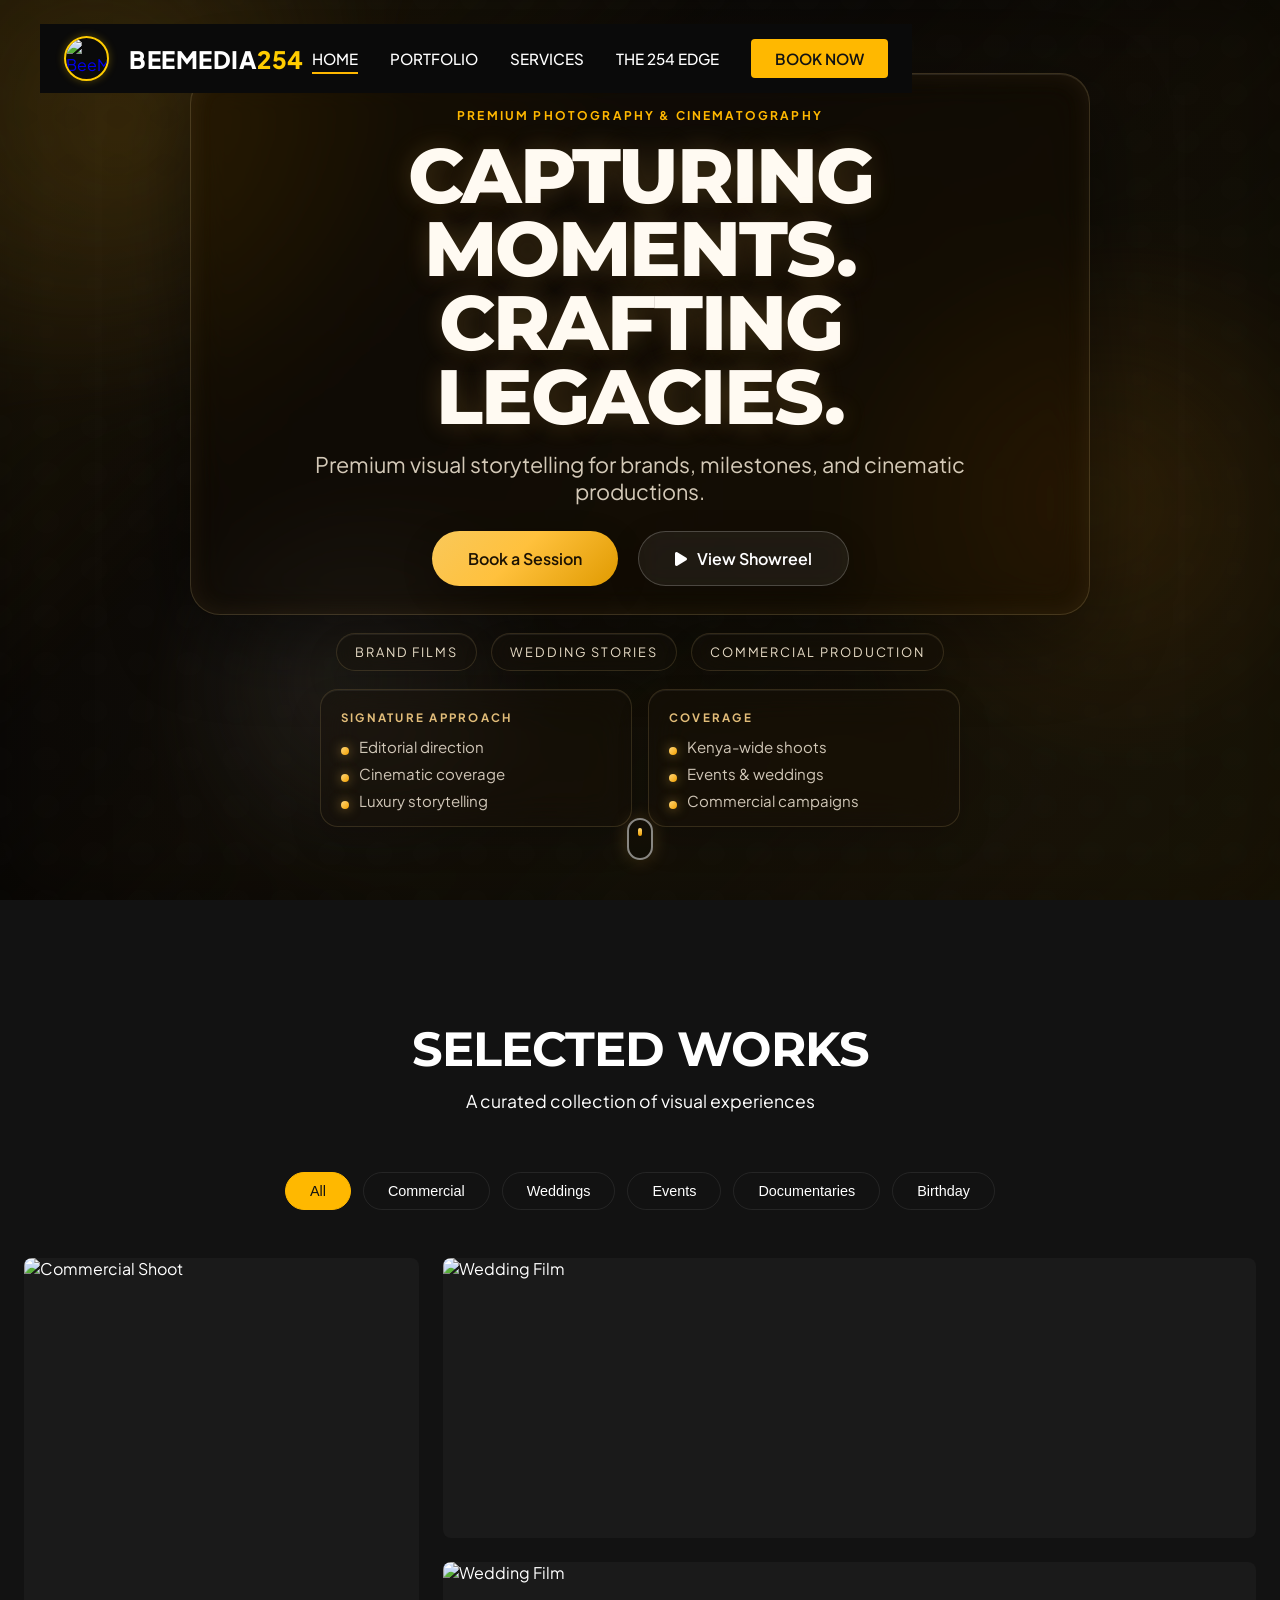
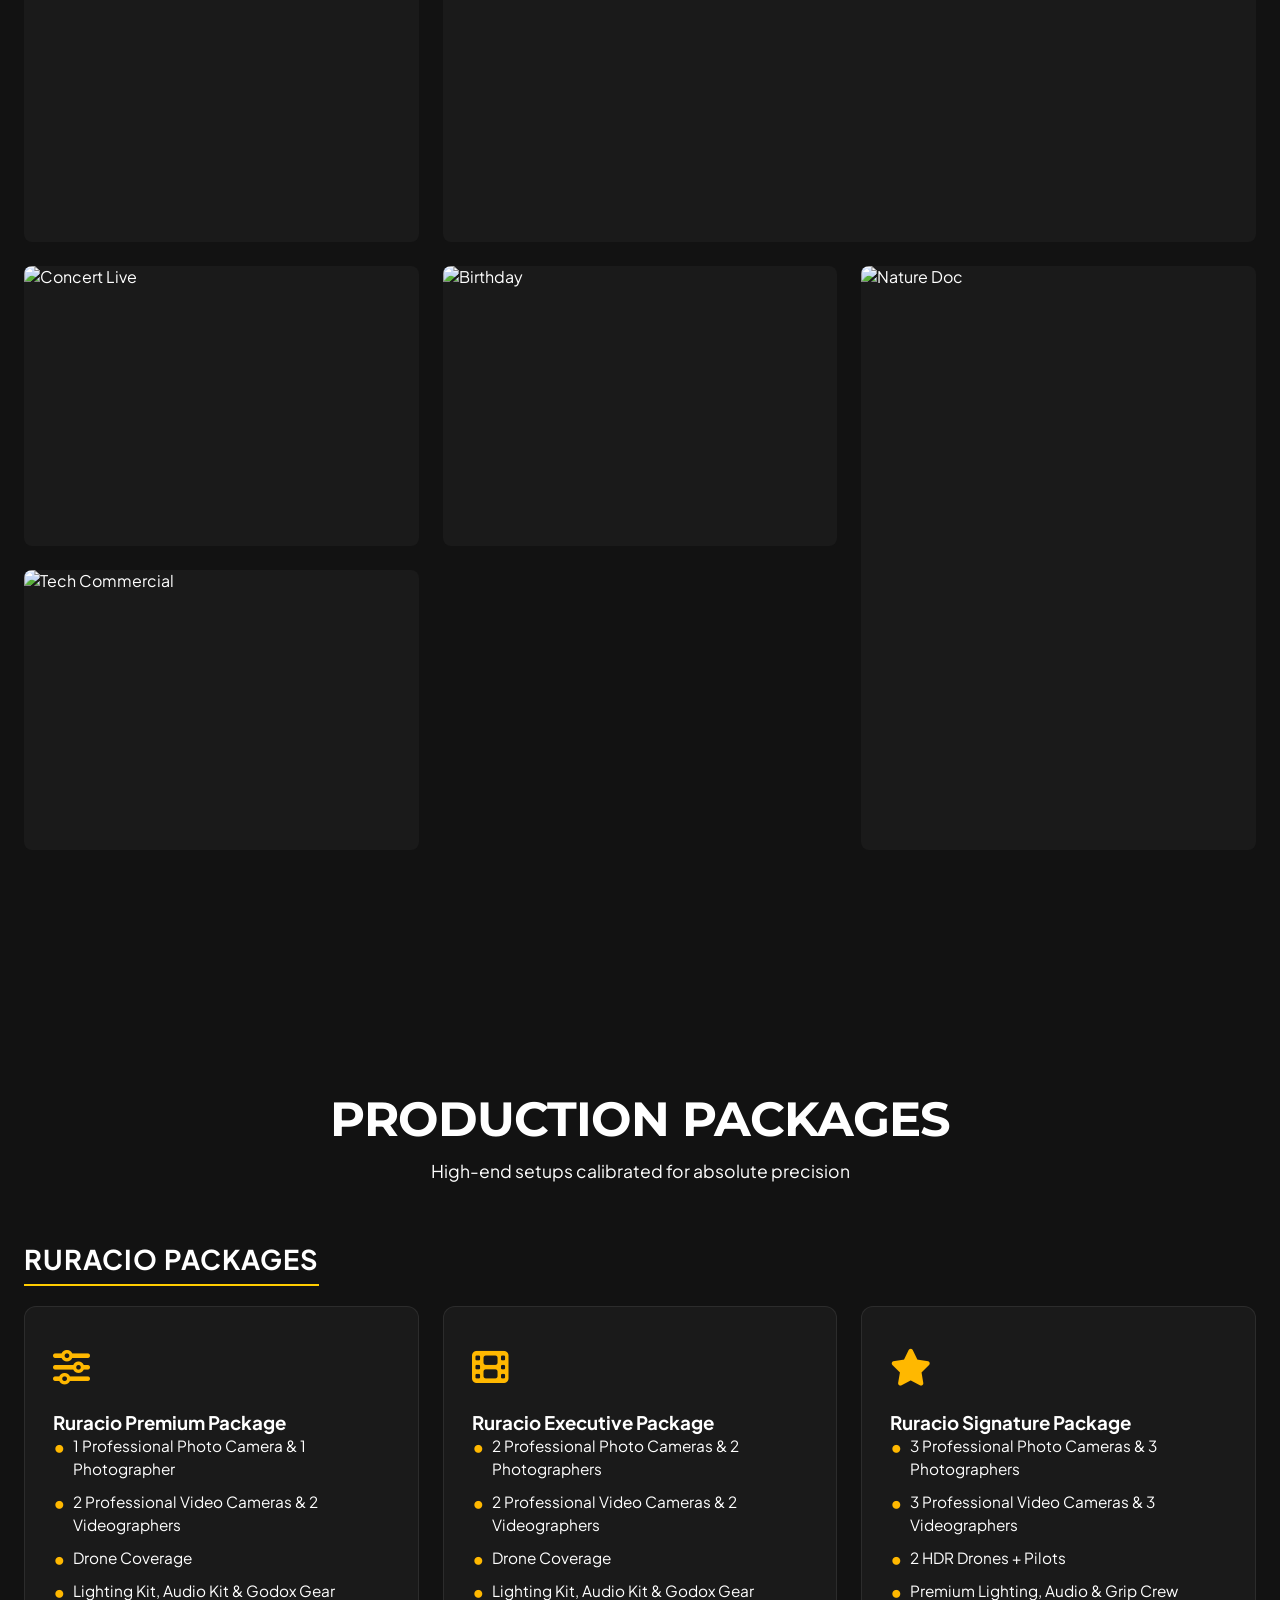
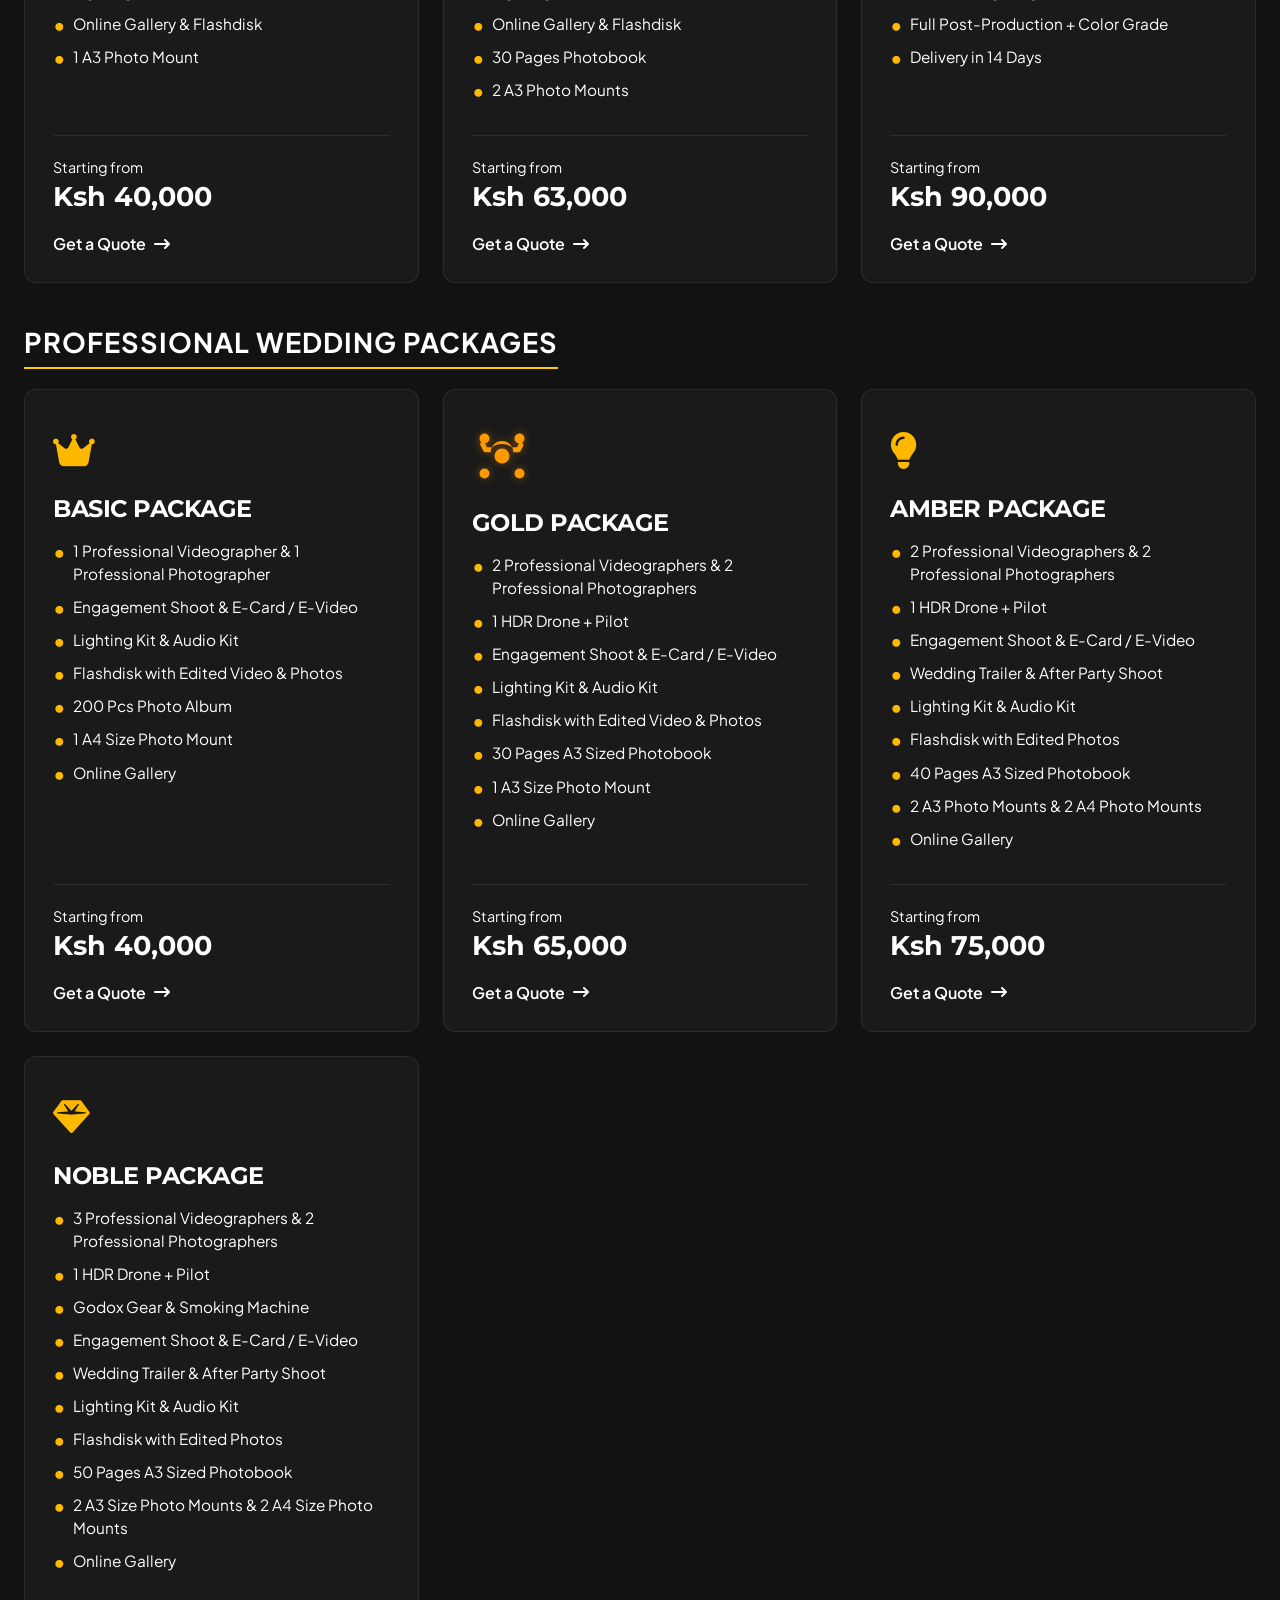
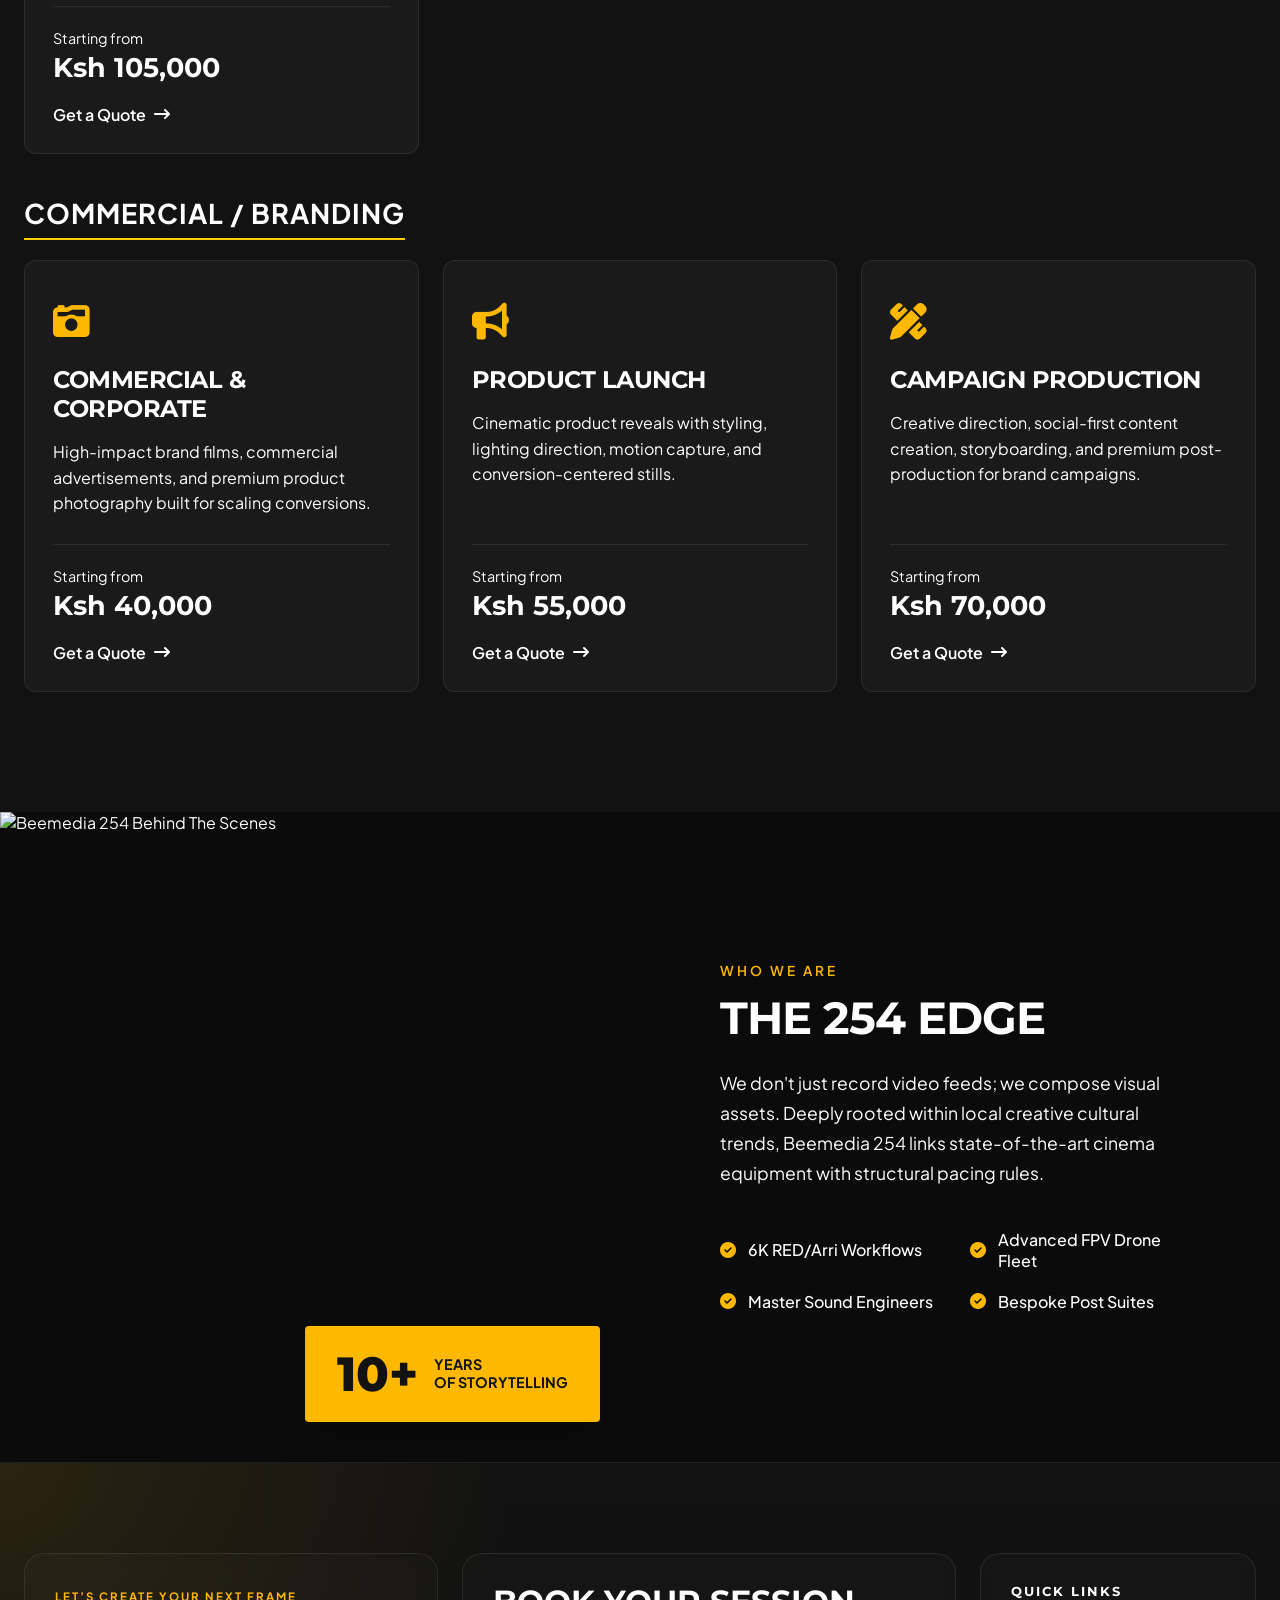
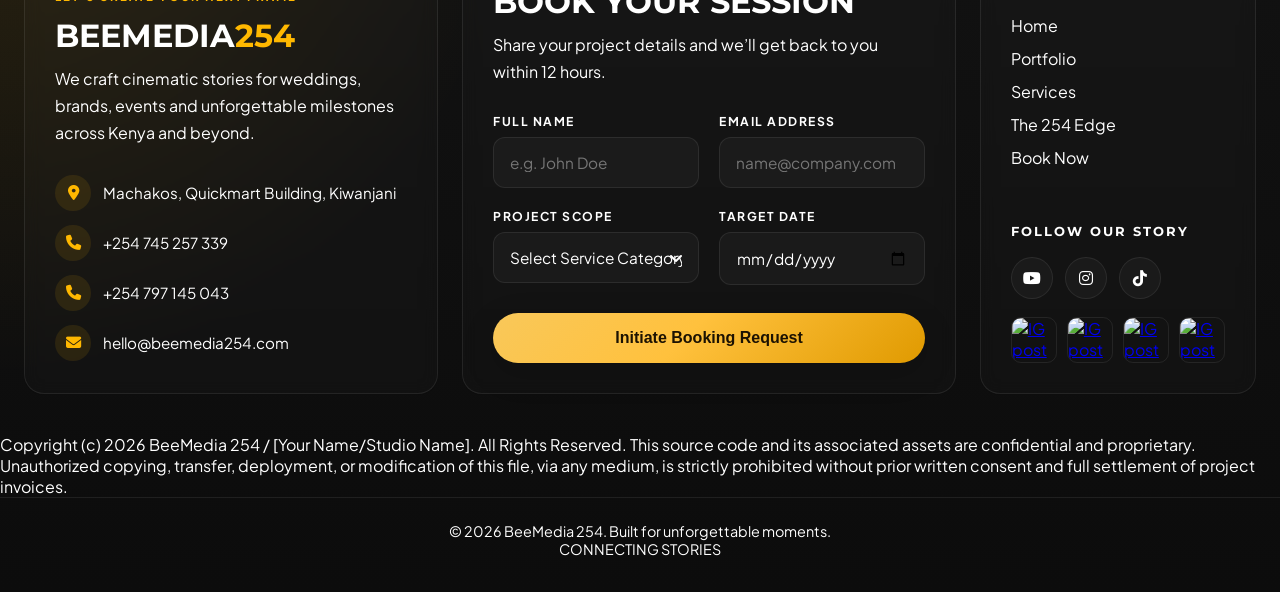
==== index.html @ f355ae07 "Rename Index.html to index.html" ====
<!DOCTYPE html>
<html lang="en">
  <!-- Copyright (c) 2026 BeeMedia 254. All Rights Reserved. Proprietary & Confidential. --> 
<head>
  <meta charset="UTF-8">
  <meta name="viewport" content="width=device-width, initial-scale=1.0">
  <title>Beemedia 254 | Premium Photography & Videography Production</title>
  <link rel="stylesheet" href="Style.css">
  <!-- Typography -->
  <link rel="preconnect" href="https://fonts.googleapis.com">
  <link rel="preconnect" href="https://fonts.gstatic.com" crossorigin>
  <link href="https://fonts.googleapis.com/css2?family=Montserrat:wght@700;800&family=Plus+Jakarta+Sans:wght@400;500;600&display=swap" rel="stylesheet">
  <!-- FontAwesome for Icons -->
  <link rel="stylesheet" href="https://cdnjs.cloudflare.com/ajax/libs/font-awesome/6.4.0/css/all.min.css">
</head>
<body>
  <!-- Sticky Navigation -->
  <header class="main-header">
    <div class="header-container"> 
      <nav class="navbar">
  <a href="#" class="nav-brand">
    <!-- Rounded Logo -->
    <img src="Screenshot_20260826_160725_WhatsAppBusiness.jpg" alt="BeeMedia Logo" class="nav-logo rounded-logo">
    
    <!-- Text Block with Background Watermark -->
    <span class="brand-text-wrapper">
      <img src="Screenshot_20260826_160725_WhatsAppBusiness.jpg" alt="" class="bg-watermark">
      <span class="brand-text">BeeMedia<span class="brand-highlight">254</span></span>
    </span>
  </a>
  
  <!-- Navigation Links -->
  <nav class="nav-menu">
<a href="#" class="nav-link active">HOME</a> 
<a href="#portfolio" class="nav-link">PORTFOLIO</a>
<a href="#services" class="nav-link">SERVICES</a>
<a href="#about" class="nav-link">THE 254 EDGE</a>
<a href="#contact" class="cta-nav">BOOK NOW</a>
  </nav>
      <button class="mobile-toggle" aria-label="Toggle navigation">
        <i class="fa-solid fa-bars-staggered"></i>
      </button>
    </div>
  </header>

  <main>
    <!-- Hero Section -->
    <section class="hero-section">
      <div class="video-background">
        <video autoplay muted loop playsinline poster="https://images.unsplash.com/photo-1492691527719-9d1e07e534b4?auto=format&fit=crop&q=80&w=1920">
          <source src="https://assets.mixkit.co/videos/preview/mixkit-bride-and-groom-walking-in-a-field-41555-large.mp4" type="video/mp4">
        </video>
        <div class="video-overlay"></div>
      </div>
      <div class="hero-content">
        <div class="hero-panel glass-panel">
          <p class="eyebrow">Premium Photography & Cinematography</p>
          <h1 class="hero-headline">Capturing Moments.<br>Crafting Legacies.</h1>
          <p class="hero-subline">Premium visual storytelling for brands, milestones, and cinematic productions.</p>
          <div class="hero-actions">
            <a href="#contact" class="btn btn-primary magnetic-target">Book a Session</a>
            <a href="#portfolio" class="btn btn-outline magnetic-target"><i class="fa-solid fa-play"></i> View Showreel</a>
          </div>
        </div>

        <div class="hero-meta-row">
          <div class="glass-pill">Brand Films</div>
          <div class="glass-pill">Wedding Stories</div>
          <div class="glass-pill">Commercial Production</div>
        </div>

        <div class="hero-support-grid">
          <div class="glass-card">
            <span class="card-label">Signature approach</span>
            <ul>
              <li>Editorial direction</li>
              <li>Cinematic coverage</li>
              <li>Luxury storytelling</li>
            </ul>
          </div>
          <div class="glass-card">
            <span class="card-label">Coverage</span>
            <ul>
              <li>Kenya-wide shoots</li>
              <li>Events & weddings</li>
              <li>Commercial campaigns</li>
            </ul>
          </div>
        </div>
      </div>
      <div class="scroll-indicator">
        <span class="mouse"><span class="wheel"></span></span>
      </div>
    </section>

    <!-- Portfolio Grid Section -->
    <section id="portfolio" class="section portfolio-section">
      <div class="container">
        <div class="section-header">
          <h2 class="section-title">Selected Works</h2>
          <p class="section-subtitle">A curated collection of visual experiences</p>
        </div>

        <!-- Category Filtering -->
        <div class="filter-tabs">
          <button class="filter-btn active" data-filter="all">All</button>
          <button class="filter-btn" data-filter="commercial">Commercial</button>
          <button class="filter-btn" data-filter="weddings">Weddings</button>
          <button class="filter-btn" data-filter="events">Events</button>
          <button class="filter-btn" data-filter="documentaries">Documentaries</button>
          <button class="filter-btn" data-filter="birthday">Birthday</button>
        </div>

        <!-- Asymmetrical Masonry Grid -->
        <div class="portfolio-grid"> 
          <!-- Item 1: Commercial -->
          <div class="grid-item tall" data-category="commercial">
            <div class="media-container">
              <img src="https://images.unsplash.com/photo-1492691527719-9d1e07e534b4?auto=format&fit=crop&q=80&w=800" alt="Commercial Shoot" class="static-thumb">
              <video muted loop playsinline class="hovervideo">
                <source src="https://assets.mixkit.co/videos/preview/mixkit-recording-studio-equipment-close-up-42247-large.mp4" type="video/mp4">
              </video>
              <div class="item-overlay">
                <div class="item-meta">
                  <span class="item-tag">Commercial</span>
                  <h3 class="item-name">Nike Sportswear Campaign</h3>
                </div>
              </div>
            </div>
          </div>

          <!-- Item 2: Weddings -->
           
          <div class="grid-item wide" data-category="weddings">
            <div class="media-container">
              <img src="mbole practical 2 - Copy.jpg"  alt="Wedding Film" class="static-thumb">
              <div class="item-overlay">
                <div class="item-meta">
                  <span class="item-tag">Weddings</span>
                  <h3 class="item-name">The Imani Estate Union</h3>
                </div>
              </div>
            </div>
          </div>

          <div class="grid-item wide" data-category="weddings">
            <div class="media-container">
              <img src="2.jpg"  alt="Wedding Film" class="static-thumb">
              <div class="item-overlay">
                <div class="item-meta">
                  <span class="item-tag">Weddings</span>
                  <h3 class="item-name">The Imani Estate Union</h3>
                </div>
              </div>
            </div>
          </div>


          <!-- Item 3: Events -->
          <div class="grid-item" data-category="events">
            <div class="media-container">
              <img src="Screenshot_20250707_221506_WhatsAppBusiness.jpg" alt="Concert Live" class="static-thumb">
              <div class="item-overlay">
                <div class="item-meta">
                  <span class="item-tag">Events</span>
                  <h3 class="item-name">LIVE-EVENTS</h3>
                </div>
              </div>
            </div>
          </div>

           <!--Item 4:Birthdays-->
    
<div class="grid-item" data-category="birthday">
            <div class="media-container">
              <img src="DSC_5852.JPG" alt="Birthday" class="static-thumb">
              <div class="item-overlay">
                <div class="item-meta">
                  <span class="item-tag">Birthday</span>
                  <h3 class="item-name">Birthday Moments</h3>
                </div>
              </div>
            </div>
          </div>

          <!-- Item 5: Documentaries -->
          <div class="grid-item tall" data-category="documentaries">
            <div class="media-container">
              <img src="https://images.unsplash.com/photo-1488646953014-85cb44e25828?auto=format&fit=crop&q=80&w=800" alt="Nature Doc" class="static-thumb">
              <video muted loop playsinline class="hovervideo">
                <source src="https://assets.mixkit.co/videos/preview/mixkit-drone-view-of-a-dense-forest-43110-large.mp4" type="video/mp4">
              </video>
              <div class="item-overlay">
                <div class="item-meta">
                  <span class="item-tag">Documentaries</span>
                  <h3 class="item-name">Rift Valley Guardians</h3>
                </div>
              </div>
            </div>
          </div>

          <!-- Item 6: Commercial -->
          <div class="grid-item" data-category="commercial">
            <div class="media-container">
              <img src="https://images.unsplash.com/photo-1461749280684-dccba630e2f6?auto=format&fit=crop&q=80&w=800" alt="Tech Commercial" class="static-thumb">
              <video muted loop playsinline class="hovervideo">
                <source src="https://assets.mixkit.co/videos/preview/mixkit-hands-typing-on-a-luminous-keyboard-42240-large.mp4" type="video/mp4">
              </video>
              <div class="item-overlay">
                <div class="item-meta">
                  <span class="item-tag">Commercial</span>
                </div>
              </div>
            </div>
          </div>
        </div>
      </div>
    </section>

   


    <!-- Services Section -->
    <section id="services" class="section services-section">
      <div class="container">
        <div class="section-header">
          <h2 class="section-title">Production Packages</h2>
          <p class="section-subtitle">High-end setups calibrated for absolute precision</p>
        </div>

        <div class="services-grid">
          <section class="package-row">
            <h2>Ruracio Packages</h2>
            <div class="package-cards">
              <article class="service-card">
                <div class="card-icon"><i class="fa-solid fa-sliders prod-icon"></i></div>
                <h3>Ruracio Premium Package</h3>
                <ul>
                  <li>1 Professional Photo Camera & 1 Photographer</li>
                  <li>2 Professional Video Cameras & 2 Videographers</li>
                  <li>Drone Coverage</li>
                  <li>Lighting Kit, Audio Kit & Godox Gear</li>
                  <li>Online Gallery & Flashdisk</li>
                  <li>1 A3 Photo Mount</li>
                </ul>
                <div class="card-footer">
                  <span class="card-price">Starting from <span class="highlight">Ksh 40,000</span></span>
                  <a href="#contact" class="btn-text">Get a Quote <i class="fa-solid fa-arrow-right-long"></i></a>
                </div>
              </article>

              <article class="service-card">
                <div class="card-icon"><i class="fa-solid fa-film prod-icon"></i></div>
                <h3>Ruracio Executive Package</h3>
                <ul>
                  <li>2 Professional Photo Cameras & 2 Photographers</li>
                  <li>2 Professional Video Cameras & 2 Videographers</li>
                  <li>Drone Coverage</li>
                  <li>Lighting Kit, Audio Kit & Godox Gear</li>
                  <li>Online Gallery & Flashdisk</li>
                  <li>30 Pages Photobook</li>
                  <li>2 A3 Photo Mounts</li>
                </ul>
                <div class="card-footer">
                  <span class="card-price">Starting from <span class="highlight">Ksh 63,000</span></span>
                  <a href="#contact" class="btn-text">Get a Quote <i class="fa-solid fa-arrow-right-long"></i></a>
                </div>
              </article>

              <article class="service-card">
                <div class="card-icon"><i class="fa-solid fa-star prod-icon"></i></div>
                <h3>Ruracio Signature Package</h3>
                <ul>
                  <li>3 Professional Photo Cameras & 3 Photographers</li>
                  <li>3 Professional Video Cameras & 3 Videographers</li>
                  <li>2 HDR Drones + Pilots</li>
                  <li>Premium Lighting, Audio & Grip Crew</li>
                  <li>Full Post-Production + Color Grade</li>
                  <li>Delivery in 14 Days</li>
                </ul>
                <div class="card-footer">
                  <span class="card-price">Starting from <span class="highlight">Ksh 90,000</span></span>
                  <a href="#contact" class="btn-text">Get a Quote <i class="fa-solid fa-arrow-right-long"></i></a>
                </div>
              </article>
            </div>
          </section>

          <section class="package-row">
            <h2>Professional Wedding Packages</h2>
            <div class="package-cards">
              <article class="service-card">
                <div class="card-icon"><i class="fa-solid fa-crown"></i></div>
                <h3 class="card-title">Basic Package</h3>
                <ul>
                  <li>1 Professional Videographer & 1 Professional Photographer</li>
                  <li>Engagement Shoot & E-Card / E-Video</li>
                  <li>Lighting Kit & Audio Kit</li>
                  <li>Flashdisk with Edited Video & Photos</li>
                  <li>200 Pcs Photo Album</li>
                  <li>1 A4 Size Photo Mount</li>
                  <li>Online Gallery</li>
                </ul>
                <div class="card-footer">
                  <span class="card-price">Starting from <span class="highlight">Ksh 40,000</span></span>
                  <a href="#contact" class="btn-text">Get a Quote <i class="fa-solid fa-arrow-right-long"></i></a>
                </div>
              </article>

              <article class="service-card">
                <div class="card-icon">
                  <svg class="prod-icon-svg" viewBox="0 0 24 24" fill="currentColor">
                    <path d="M19 3a2 2 0 1 0 0 4 2 2 0 0 0 0-4zm-14 0a2 2 0 1 0 0 4 2 2 0 0 0 0-4zm0 14a2 2 0 1 0 0 4 2 2 0 0 0 0-4zm14 0a2 2 0 1 0 0 4 2 2 0 0 0 0-4zM12 9a3 3 0 1 0 0 6 3 3 0 0 0 0-6zm-4.5 1.5a4.5 4.5 0 0 1 9 0h2.1a1 1 0 0 0 .9-.6l1-2a1 1 0 0 0-1.8-.8l-.7 1.4h-2.1a6.49 6.49 0 0 0-7.8 0H6.0l-.7-1.4a1 1 0 1 0-1.8.8l1 2a1 1 0 0 0 .9.6h2.1z"/>
                  </svg>
                </div>
                <h3 class="card-title">Gold Package</h3>
                <ul>
                  <li>2 Professional Videographers & 2 Professional Photographers</li>
                  <li>1 HDR Drone + Pilot</li>
                  <li>Engagement Shoot & E-Card / E-Video</li>
                  <li>Lighting Kit & Audio Kit</li>
                  <li>Flashdisk with Edited Video & Photos</li>
                  <li>30 Pages A3 Sized Photobook</li>
                  <li>1 A3 Size Photo Mount</li>
                  <li>Online Gallery</li>
                </ul>
                <div class="card-footer">
                  <span class="card-price">Starting from <span class="highlight">Ksh 65,000</span></span>
                  <a href="#contact" class="btn-text">Get a Quote <i class="fa-solid fa-arrow-right-long"></i></a>
                </div>
              </article>

              <article class="service-card">
                <div class="card-icon"><i class="fa-solid fa-lightbulb prod-icon"></i></div>
                <h3 class="card-title">Amber Package</h3>
                <ul>
                  <li>2 Professional Videographers & 2 Professional Photographers</li>
                  <li>1 HDR Drone + Pilot</li>
                  <li>Engagement Shoot & E-Card / E-Video</li>
                  <li>Wedding Trailer & After Party Shoot</li>
                  <li>Lighting Kit & Audio Kit</li>
                  <li>Flashdisk with Edited Photos</li>
                  <li>40 Pages A3 Sized Photobook</li>
                  <li>2 A3 Photo Mounts & 2 A4 Photo Mounts</li>
                  <li>Online Gallery</li>
                </ul>
                <div class="card-footer">
                  <span class="card-price">Starting from <span class="highlight">Ksh 75,000</span></span>
                  <a href="#contact" class="btn-text">Get a Quote <i class="fa-solid fa-arrow-right-long"></i></a>
                </div>
              </article>

              <article class="service-card">
                <div class="card-icon"><i class="fa-solid fa-gem"></i></div>
                <h3 class="card-title">Noble Package</h3>
                <ul>
                  <li>3 Professional Videographers & 2 Professional Photographers</li>
                  <li>1 HDR Drone + Pilot</li>
                  <li>Godox Gear & Smoking Machine</li>
                  <li>Engagement Shoot & E-Card / E-Video</li>
                  <li>Wedding Trailer & After Party Shoot</li>
                  <li>Lighting Kit & Audio Kit</li>
                  <li>Flashdisk with Edited Photos</li>
                  <li>50 Pages A3 Sized Photobook</li>
                  <li>2 A3 Size Photo Mounts & 2 A4 Size Photo Mounts</li>
                  <li>Online Gallery</li>
                </ul>
                <div class="card-footer">
                  <span class="card-price">Starting from <span class="highlight">Ksh 105,000</span></span>
                  <a href="#contact" class="btn-text">Get a Quote <i class="fa-solid fa-arrow-right-long"></i></a>
                </div>
              </article>
            </div>
          </section>

          <section class="package-row">
            <h2>Commercial / Branding</h2>
            <div class="package-cards">
              <article class="service-card">
                <div class="card-icon"><i class="fa-solid fa-camera-retro"></i></div>
                <h3 class="card-title">Commercial & Corporate</h3>
                <p class="card-description">High-impact brand films, commercial advertisements, and premium product photography built for scaling conversions.</p>
                <div class="card-footer">
                  <span class="card-price">Starting from <span class="highlight">Ksh 40,000</span></span>
                  <a href="#contact" class="btn-text">Get a Quote <i class="fa-solid fa-arrow-right-long"></i></a>
                </div>
              </article>

              <article class="service-card">
                <div class="card-icon"><i class="fa-solid fa-bullhorn"></i></div>
                <h3 class="card-title">Product Launch</h3>
                <p class="card-description">Cinematic product reveals with styling, lighting direction, motion capture, and conversion-centered stills.</p>
                <div class="card-footer">
                  <span class="card-price">Starting from <span class="highlight">Ksh 55,000</span></span>
                  <a href="#contact" class="btn-text">Get a Quote <i class="fa-solid fa-arrow-right-long"></i></a>
                </div>
              </article>

              <article class="service-card">
                <div class="card-icon"><i class="fa-solid fa-pen-ruler"></i></div>
                <h3 class="card-title">Campaign Production</h3>
                <p class="card-description">Creative direction, social-first content creation, storyboarding, and premium post-production for brand campaigns.</p>
                <div class="card-footer">
                  <span class="card-price">Starting from <span class="highlight">Ksh 70,000</span></span>
                  <a href="#contact" class="btn-text">Get a Quote <i class="fa-solid fa-arrow-right-long"></i></a>
                </div>
              </article>
            </div>
          </section>
        </div>
      </div>
    </section>

    <!-- About & Edge Section -->
    <section id="about" class="section about-section">
      <div class="split-layout">
        <div class="split-image">
          <img src="https://images.unsplash.com/photo-1533174072545-7a4b6ad7a6c3?auto=format&fit=crop&q=80&w=1200" alt="Beemedia 254 Behind The Scenes">
          <div class="experience-badge">
            <span class="badge-num">10+</span>
            <span class="badge-txt">Years<br>of Storytelling</span>
          </div>
        </div>
        <div class="split-content">
          <span class="pre-title">Who We Are</span>
          <h2 class="about-title">The 254 Edge</h2>
          <p class="about-text">We don't just record video feeds; we compose visual assets. Deeply rooted within local creative cultural trends, Beemedia 254 links state-of-the-art cinema equipment with structural pacing rules.</p>
          <div class="tech-stack">
            <div class="tech-item"><i class="fa-solid fa-circle-check"></i> 6K RED/Arri Workflows</div>
            <div class="tech-item"><i class="fa-solid fa-circle-check"></i> Advanced FPV Drone Fleet</div>
            <div class="tech-item"><i class="fa-solid fa-circle-check"></i> Master Sound Engineers</div>
            <div class="tech-item"><i class="fa-solid fa-circle-check"></i> Bespoke Post Suites</div>
          </div>
        </div>
      </div>
    </section>
  </main>

  <!-- Interactive Booking Footer -->
  <footer id="contact" class="main-footer">
    <div class="container footer-top">
      <div class="footer-brand-panel">
        <span class="brand-kicker">Let’s create your next frame</span>
        <h3 class="panel-title">BeeMedia<span>254</span></h3>
        <p class="panel-subtitle">We craft cinematic stories for weddings, brands, events and unforgettable milestones across Kenya and beyond.</p>

        <div class="footer-contact-list">
          <div class="contact-item">
            <i class="fa-solid fa-location-dot"></i>
            <span>Machakos, Quickmart Building, Kiwanjani</span>
          </div>
          <div class="contact-item">
            <i class="fa-solid fa-phone"></i>
            <span>+254 745 257 339</span>
          </div>
          <div class="contact-item">
            <i class="fa-solid fa-phone"></i>
            <span>+254 797 145 043</span>
          </div>
          <div class="contact-item">
            <i class="fa-solid fa-envelope"></i>
            <span>hello@beemedia254.com</span>
          </div>
        </div>
      </div>

      <div class="footer-form-panel">
        <h3 class="panel-title">Book Your Session</h3>
        <p class="panel-subtitle">Share your project details and we’ll get back to you within 12 hours.</p>
        <form id="booking-form" class="booking-form">
          <div class="form-row">
            <div class="form-group">
              <label for="client-name">Full Name</label>
              <input type="text" id="client-name" required placeholder="e.g. John Doe">
            </div>
            <div class="form-group">
              <label for="client-email">Email Address</label>
              <input type="email" id="client-email" required placeholder="name@company.com">
            </div>
          </div>
          <div class="form-row">
            <div class="form-group">
              <label for="event-type">Project Scope</label>
              <div class="select-wrapper">
                <select id="event-type" required>
                  <option value="" disabled selected hidden>Select Service Category</option>
                  <option value="corporate">Corporate / Commercial</option>
                  <option value="wedding">Wedding Portfolio Film</option>
                  <option value="event">Live Event coverage</option>
                  <option value="documentary">Creative Documentary</option>
                </select>
              </div>
            </div>
            <div class="form-group">
              <label for="event-date">Target Date</label>
              <input type="date" id="event-date" required>
            </div>
          </div>
          <button type="submit" class="btn btn-primary form-submit magnetic-target">Initiate Booking Request</button>
        </form>
      </div>

      <div class="footer-info-panel">
        <div class="quick-links-wrap">
          <h4 class="quick-links-title">Quick Links</h4>
          <ul class="quick-links">
            <li><a href="#">Home</a></li>
            <li><a href="#portfolio">Portfolio</a></li>
            <li><a href="#services">Services</a></li>
            <li><a href="#about">The 254 Edge</a></li>
            <li><a href="#contact">Book Now</a></li>
          </ul>
        </div>

        <div class="social-integration">
          <h4 class="social-title">Follow Our Story</h4>
          <div class="social-links">
            <a href="#" aria-label="YouTube Channel" class="magnetic-target"><i class="fa-brands fa-youtube"></i></a>
            <a href="#" aria-label="Instagram Profile" class="magnetic-target"><i class="fa-brands fa-instagram"></i></a>
            <a href="#" aria-label="TikTok Account" class="magnetic-target"><i class="fa-brands fa-tiktok"></i></a>
          </div>
          <div class="instagram-grid">
            <a href="#" class="ig-item"><img src="https://images.unsplash.com/photo-1542038784456-1ea8e935640e?auto=format&fit=crop&q=80&w=150" alt="IG post"></a>
            <a href="#" class="ig-item"><img src="https://images.unsplash.com/photo-1516035069371-29a1b244cc32?auto=format&fit=crop&q=80&w=150" alt="IG post"></a>
            <a href="#" class="ig-item"><img src="https://images.unsplash.com/photo-1520333789090-1afc82db536a?auto=format&fit=crop&q=80&w=150" alt="IG post"></a>
            <a href="#" class="ig-item"><img src="https://images.unsplash.com/photo-1493711662062-050a2d4b0c3f?auto=format&fit=crop&q=80&w=150" alt="IG post"></a>
          </div>
        </div>
      </div>
    </div>
    <!-- Copyright (c) 2026 BeeMedia 254. All Rights Reserved. Proprietary & Confidential. -->
     Copyright (c) 2026 BeeMedia 254 / [Your Name/Studio Name]. All Rights Reserved.

This source code and its associated assets are confidential and proprietary. 
Unauthorized copying, transfer, deployment, or modification of this file, 
via any medium, is strictly prohibited without prior written consent and 
full settlement of project invoices.

    <div class="footer-copyright">
      <p> &#169 2026 BeeMedia 254. Built for unforgettable moments. <br>CONNECTING STORIES</p>
    </div>
  </footer>

  <script src="app.js"></script>
</body>
</html>
---- Style.css ----
/* --- Global Configuration & Design System --- */
:root {
  --bg-dark: #121212;
  --bg-card: #1a1a1a;
  --accent-gold: #FFB800;
  --accent-gold-hover: #e0a200;
  --text-main: #FFFFFF;
  --text-muted: #a0a0a;
  --glass-bg: rgba(18, 18, 18, 0.75);
  --glass-border: rgba(255, 255, 255, 0.08);
  --font-heading: 'Montserrat', sans-serif;
  --font-body: 'Plus Jakarta Sans', sans-serif;
  --transition-smooth: all 0.4s cubic-bezier(0.25, 1,
  0.5, 1);
}
* {
  box-sizing: border-box;
  margin: 0;
  padding: 0;
}
html {
  scroll-behavior: smooth;
  background-color: var(--bg-dark);
  color: var(--text-main);
  font-family: var(--font-body);
  overflow-x: hidden;
}
body {
overflow-x: hidden;
}
img {
max-width: 100%;
height: auto;
display: block;
}
.container {
width: 100%;
max-width: 1320px;
margin: 0 auto;
padding: 0 24px;
}
.section {
padding: 120px 0;
}
.section-header {
text-align: center;
margin-bottom: 60px;
}
.section-title {
font-family: var(--font-heading);
font-size: clamp(2rem, 4vw, 3rem);
text-transform: uppercase;
letter-spacing: -1px;
margin-bottom: 12px;
}
.section-subtitle {
color: var(--text-muted);
font-size: 1.1rem;
}
.highlight {
color: var(--accent-gold);
}
/* --- Glassmorphic Navigation --- */
.main-header {
position: fixed;
top: 0;
left: 0;
width: 100%;
z-index: 1000;
background-color: transparent;
border-bottom: 1px solid transparent;
backdrop-filter: blur(0px);
transition: var(--transition-smooth);
padding: 24px 0;
}
.main-header.scrolled {
padding: 14px 0;
background-color: var(--glass-bg);
border-bottom: 1px solid var(--glass-border);
backdrop-filter: blur(16px);
}
.header-container {
display: flex;
justify-content: space-between;
align-items: center;
max-width: 1400px;
margin: 0 auto;
padding: 0 40px;
}
.logo {
font-family: var(--font-heading);
font-size: 1.5rem;
font-weight: 800;
color: var(--text-main);
text-decoration: none;
letter-spacing: 1px;
}
.logo span {
color: var(--accent-gold);
}
.nav-menu {
display: flex;
align-items: center;
gap: 32px;
}
.nav-link {
color: var(--text-main);
text-decoration: none;
font-weight: 500;
font-size: 0.95rem;
transition: var(--transition-smooth);
position: relative;
}
.nav-link::after {
content: '';
position: absolute;
bottom: -6px;
left: 0;
width: 0;
height: 2px;
background-color: var(--accent-gold);
transition: var(--transition-smooth);
}
.nav-link:hover::after,
.nav-link.active::after {
width: 100%;
}
.cta-nav {
background-color: var(--accent-gold);
color: var(--bg-dark);
text-decoration: none;
padding: 10px 24px;
border-radius: 4px;
font-weight: 600;
font-size: 0.95rem;
transition: var(--transition-smooth);
}
.cta-nav:hover {
background-color: var(--accent-gold-hover);
transform: translateY(-2px);
}
.mobile-toggle {
display: none;
background: none;
border: none;
color: var(--text-main);
font-size: 1.5rem;
cursor: pointer;
}
/* --- Hero Frame --- */
.hero-section {
position: relative;
height: 100vh;
display: flex;
align-items: center;
justify-content: center;
text-align: center;
overflow: hidden;
background:
  linear-gradient(135deg, rgba(15, 9, 2, 0.68), rgba(8, 7, 5, 0.76)),
  url('signboard BEE.jpg') center 52% / cover no-repeat;
box-shadow: inset 0 0 80px rgba(0, 0, 0, 0.68);
}
.hero-section::before,
.hero-section::after {
content: "";
position: absolute;
inset: -8%;
pointer-events: none;
}
.hero-section::before {
background:
  linear-gradient(135deg, rgba(255, 194, 86, 0.18), transparent 38%, rgba(255, 186, 72, 0.12)),
  radial-gradient(circle at 18% 22%, rgba(255, 190, 95, 0.2), transparent 18%),
  radial-gradient(circle at 78% 54%, rgba(255, 160, 46, 0.18), transparent 20%),
  radial-gradient(circle at 32% 70%, rgba(255, 255, 255, 0.12), transparent 15%);
filter: blur(24px) saturate(1.6) brightness(0.7);
transform: scale(1.08);
opacity: 0.9;
}
.hero-section::after {
background-image:
  linear-gradient(30deg, rgba(255,255,255,0.08) 12%, transparent 12.5%, transparent 87.5%, rgba(255,255,255,0.08) 87.5%, rgba(255,255,255,0.08)),
  linear-gradient(150deg, rgba(255,255,255,0.08) 12%, transparent 12.5%, transparent 87.5%, rgba(255,255,255,0.08) 87.5%, rgba(255,255,255,0.08)),
  linear-gradient(90deg, rgba(255,255,255,0.04) 0, rgba(255,255,255,0.04) 100%);
background-size: 38px 38px;
background-position: center;
opacity: 0.3;
filter: blur(10px);
transform: scale(1.25);
}
.video-background {
position: absolute;
top: 0;
left: 0;
width: 100%;
height: 100%;
z-index: -1;
background: rgba(0,0,0,0.15);
}
.video-background video {
width: 100%;
height: 100%;
object-fit: cover;
display: none;
}
.video-overlay {
position: absolute;
top: 0;
left: 0;
width: 100%;
height: 100%;
background: radial-gradient(circle at center, rgba(20, 12, 4, 0.1), rgba(5, 5, 5, 0.8) 60%, rgba(0, 0, 0, 0.88));
}
.hero-content {
position: relative;
z-index: 2;
max-width: 1000px;
padding: 0 24px;
display: flex;
flex-direction: column;
align-items: center;
text-align: center;
gap: 18px;
}
.hero-panel {
width: min(100%, 900px);
background: rgba(18, 12, 6, 0.38);
border: 1px solid rgba(255, 219, 145, 0.18);
backdrop-filter: blur(18px) saturate(1.5);
-webkit-backdrop-filter: blur(18px) saturate(1.5);
box-shadow: 0 24px 80px rgba(0, 0, 0, 0.45), inset 0 1px 0 rgba(255, 255, 255, 0.08), inset 0 0 24px rgba(255, 196, 86, 0.08);
border-radius: 30px;
padding: 34px 40px 28px;
}
.eyebrow {
font-size: 0.7rem;
letter-spacing: 0.35rem;
text-transform: uppercase;
font-weight: 700;
color: rgba(255, 214, 138, 0.9);
margin-bottom: 14px;
}
.hero-headline {
font-family: var(--font-heading);
font-size: clamp(2.5rem, 6vw, 5.5rem);
font-weight: 800;
text-transform: uppercase;
line-height: 0.96;
letter-spacing: -2px;
margin-bottom: 18px;
color: #fffaf2;
text-shadow: 0 0 26px rgba(255, 194, 90, 0.22), 0 2px 18px rgba(0, 0, 0, 0.35);
}
.hero-subline {
font-size: clamp(1.05rem, 1.8vw, 1.35rem);
color: rgba(255, 244, 225, 0.82);
margin-bottom: 26px;
font-weight: 400;
max-width: 760px;
margin-inline: auto;
}
.hero-actions {
display: flex;
justify-content: center;
flex-wrap: wrap;
gap: 20px;
}
.btn {
display: inline-flex;
align-items: center;
gap: 10px;
padding: 16px 36px;
font-weight: 600;
font-size: 1rem;
text-decoration: none;
border-radius: 999px;
transition: var(--transition-smooth);
box-shadow: 0 10px 32px rgba(0, 0, 0, 0.18);
}
.btn-primary {
background: linear-gradient(135deg, #f9c85a, #ffc13d 45%, #e09a00);
color: #1c1202;
}
.btn-primary:hover {
background: linear-gradient(135deg, #ffd373, #ffbf3d 45%, #f2a300);
transform: translateY(-3px) scale(1.01);
box-shadow: 0 18px 40px rgba(255, 176, 31, 0.22);
}
.btn-outline {
background: rgba(255,255,255,0.06);
color: var(--text-main);
border: 1px solid rgba(255,255,255,0.2);
backdrop-filter: blur(14px);
-webkit-backdrop-filter: blur(14px);
}
.btn-outline:hover {
background: rgba(255,255,255,0.14);
color: var(--bg-dark);
border-color: rgba(255,255,255,0.4);
transform: translateY(-3px);
}
.hero-meta-row {
display: flex;
justify-content: center;
flex-wrap: wrap;
gap: 14px;
width: 100%;
}
.glass-pill,
.glass-card {
background: rgba(22, 17, 12, 0.38);
border: 1px solid rgba(255, 219, 145, 0.14);
backdrop-filter: blur(18px) saturate(1.45);
-webkit-backdrop-filter: blur(18px) saturate(1.45);
box-shadow: 0 16px 32px rgba(0,0,0,0.16), inset 0 1px 0 rgba(255,255,255,0.06);
}
.glass-pill {
padding: 10px 18px;
border-radius: 999px;
font-size: 0.8rem;
letter-spacing: 0.12rem;
text-transform: uppercase;
color: rgba(255, 243, 219, 0.9);
}
.hero-support-grid {
display: grid;
grid-template-columns: repeat(2, minmax(220px, 1fr));
gap: 16px;
width: min(100%, 640px);
}
.glass-card {
padding: 20px 20px 16px;
border-radius: 18px;
text-align: left;
}
.card-label {
display: block;
font-size: 0.72rem;
letter-spacing: 0.14rem;
text-transform: uppercase;
color: rgba(255, 214, 138, 0.88);
margin-bottom: 12px;
font-weight: 700;
}
.glass-card ul {
list-style: none;
padding: 0;
margin: 0;
display: grid;
gap: 8px;
}
.glass-card li {
position: relative;
padding-left: 18px;
font-size: 0.94rem;
color: rgba(255, 244, 227, 0.8);
}
.glass-card li::before {
content: "";
position: absolute;
left: 0;
top: 10px;
width: 8px;
height: 8px;
border-radius: 50%;
background: linear-gradient(135deg, #ffd77a, #f4a100);
box-shadow: 0 0 12px rgba(255, 200, 86, 0.55);
}
.scroll-indicator {
position: absolute;
bottom: 40px;
left: 50%;
transform: translateX(-50%);
z-index: 2;
}
.mouse {
width: 26px;
height: 42px;
border: 2px solid rgba(255,255,255,0.5);
border-radius: 20px;
display: block;
position: relative;
box-shadow: 0 0 18px rgba(255, 196, 86, 0.18);
}
.wheel {
width: 4px;
height: 8px;
background: linear-gradient(180deg, #ffd874, #ef9e00);
border-radius: 999px;
position: absolute;
left: 50%;
top: 8px;
transform: translateX(-50%);
animation: scroll-wheel 1.6s ease-in-out infinite;
}
@keyframes scroll-wheel {
0% { transform: translateX(-50%) translateY(0); opacity: 1; }
50% { transform: translateX(-50%) translateY(10px); opacity: 0.6; }
100% { transform: translateX(-50%) translateY(0); opacity: 1; }
}
border-radius: 2px;
position: absolute;
top: 8px;
left: 50%;
transform: translateX(-50%);
animation: scrollDrop 1.6s infinite;
}
@keyframes scrollDrop {
0% { opacity: 0; top: 6px; }
30% { opacity: 1; }
100% { opacity: 0; top: 18px; }
}
/* --- Interactive Masonry Grid --- */
.filter-tabs {
display: flex;
justify-content: center;
gap: 12px;
margin-bottom: 48px;
flex-wrap: wrap;
}
.filter-btn {
background: transparent;
border: 1px solid var(--glass-border);
color: var(--text-muted);
padding: 10px 24px;
border-radius: 30px;
cursor: pointer;
font-weight: 500;
font-size: 0.9rem;
transition: var(--transition-smooth);
}
.filter-btn:hover,
.filter-btn.active {
background-color: var(--accent-gold);
color: var(--bg-dark);
border-color: var(--accent-gold);
}
.portfolio-grid {
display: grid;
grid-template-columns: repeat(auto-fill,
minmax(360px, 1fr));
grid-auto-rows: 280px;
grid-gap: 24px;
grid-auto-flow: dense;
}
.grid-item {
position: relative;
overflow: hidden;
border-radius: 8px;
background-color: var(--bg-card);
transition: transform 0.6s cubic-bezier(0.25, 1,
0.5, 1), opacity 0.4s ease;
cursor: pointer;
}
.grid-item.tall {
grid-row: span 2;
}
.grid-item.wide {
grid-column: span 2;
}
.media-container {
width: 100%;
height: 100%;
position: relative;
cursor: pointer;
}
.static-thumb {
width: 100%;
height: 100%;
object-fit: cover;
transition: opacity 0.4s ease, transform 0.6s
ease;
}
.hovervideo {
position: absolute;
left: 0;
width: 100%;
height: 100%;
object-fit: cover;
opacity: 0;
transition: opacity 0.4s ease;
}
.item-overlay {
position: absolute;
top: 0;
left: 0;
width: 100%;
height: 100%;
background: linear-gradient(to top,
rgba(18,18,18,0.9) 0%, rgba(18,18,18,0.2) 60%,
transparent 100%);
opacity: 0;
transition: opacity 0.4s ease;
display: flex;
align-items: flex-end;
padding: 32px;
}
/* Hover Engine States */
.grid-item:hover .static-thumb {
  transform: scale(1.05);
  opacity: 0;
}
.grid-item:hover .hovervideo {
  opacity: 1;
}
.grid-item:hover .item-overlay {
  opacity: 1;
}
.item-meta {
transform: translateY(20px);
transition: transform 0.4s cubic-bezier(0.25, 1,
0.5, 1);
}
.grid-item:hover .item-meta {
transform: translateY(0);
}
.item-tag {
color: var(--accent-gold);
font-size: 0.8rem;
font-weight: 600;
text-transform: uppercase;
letter-spacing: 2px;
display: inline-block;
margin-bottom: 8px;
}
.item-name {
font-family: var(--font-heading);
font-size: 1.3rem;
font-weight: 700;
}

.gallery-detail-page {
  background: #101010;
  color: var(--text-main);
}
.gallery-detail-main {
  padding-top: 140px;
}
.gallery-detail-hero {
  padding-bottom: 40px;
}
.eyebrow {
  color: var(--accent-gold);
  text-transform: uppercase;
  letter-spacing: 0.18em;
  font-size: 0.75rem;
  font-weight: 700;
  margin-bottom: 16px;
}
#detail-title {
  font-family: var(--font-heading);
  font-size: clamp(2.2rem, 5vw, 4.2rem);
  margin-bottom: 16px;
}
#detail-description {
  color: var(--text-muted);
  max-width: 680px;
  font-size: 1.05rem;
  margin-bottom: 28px;
}
.back-link {
  display: inline-flex;
  align-items: center;
  gap: 10px;
  color: var(--text-main);
  text-decoration: none;
  padding: 12px 18px;
  border: 1px solid rgba(255,255,255,0.12);
  border-radius: 999px;
  margin-bottom: 32px;
}
.gallery-grid {
  display: grid;
  grid-template-columns: repeat(auto-fit, minmax(260px, 1fr));
  gap: 22px;
  padding-bottom: 80px;
}
.gallery-card {
  background: rgba(255,255,255,0.02);
  border: 1px solid rgba(255,255,255,0.08);
  border-radius: 16px;
  overflow: hidden;
  transition: transform 0.3s ease, border-color 0.3s ease;
}
.gallery-card:hover {
  transform: translateY(-4px);
  border-color: rgba(255,184,0,0.8);
}
.gallery-card img {
  width: 100%;
  aspect-ratio: 4 / 5;
  object-fit: cover;
}
/* --- Services & Packages Elements --- */
.services-grid {
display: flex;
flex-direction: column;
gap: 42px;
width: 100%;
}
.package-row {
display: flex;
flex-direction: column;
gap: 20px;
width: 100%;
}
.package-row h2 {
font-size: clamp(1.7rem, 2vw, 2.2rem);
font-weight: 700;
text-transform: uppercase;
letter-spacing: 1px;
margin: 0;
padding-bottom: 8px;
border-bottom: 2px solid var(--accent-gold);
display: inline-block;
width: fit-content;
color: var(--text-main);
}
.package-cards {
display: grid;
grid-template-columns: repeat(3, minmax(0, 1fr));
gap: 24px;
width: 100%;
}
.service-card {
background-color: var(--bg-card);
border: 1px solid var(--glass-border);
padding: 36px 28px 28px;
border-radius: 12px;
display: flex;
flex-direction: column;
transition: var(--transition-smooth);
min-height: 100%;
}
.service-card:hover {
transform: translateY(-5px);
border-color: var(--accent-gold);
box-shadow: 0 14px 28px rgba(255, 184, 0, 0.12);
}
.service-card.active {
border-color: var(--accent-gold);
position: relative;
transform: translateY(-8px);
}
.service-card.active::before {
content: 'RECOMMENDED';
position: absolute;
top: -12px;
left: 36px;
background-color: var(--accent-gold);
color: var(--bg-dark);
font-size: 0.75rem;
font-weight: 700;
padding: 4px 12px;
border-radius: 4px;
letter-spacing: 1px;
}
.card-icon {
font-size: 2.3rem;
color: var(--accent-gold);
margin-bottom: 22px;
}
.card-title {
font-family: var(--font-heading);
font-size: 1.5rem;
margin-bottom: 16px;
text-transform: uppercase;
letter-spacing: -0.5px;
}
.card-description {
color: var(--text-muted);
line-height: 1.6;
margin-bottom: 28px;
flex-grow: 1;
}
.service-card ul {
list-style: none;
padding: 0;
margin: 0 0 24px 0;
flex-grow: 1;
}
.service-card ul li {
position: relative;
padding-left: 20px;
margin-bottom: 10px;
color: var(--text-muted);
font-size: 0.96rem;
line-height: 1.5;
}
.service-card ul li::before {
content: '•';
position: absolute;
left: 0;
top: -2px;
color: var(--accent-gold);
font-size: 1.2rem;
font-weight: 700;
}
.card-footer {
display: flex;
flex-direction: column;
gap: 20px;
border-top: 1px solid var(--glass-border);
padding-top: 22px;
}
.card-price {
font-size: 0.9rem;
color: var(--text-muted);
}
.card-price .highlight {
display: block;
font-size: 1.7rem;
font-weight: 700;
font-family: var(--font-heading);
margin-top: 4px;
color: var(--text-main);
}
.btn-text {
color: var(--text-main);
text-decoration: none;
font-weight: 600;
display: inline-flex;
align-items: center;
gap: 8px;
transition: var(--transition-smooth);
}
.btn-text i {
transition: transform 0.3s ease;
}
.btn-text:hover {
color: var(--accent-gold);
}
.btn-text:hover i {
transform: translateX(6px);
}
/* --- Split About System --- */
.about-section {
background-color: #0b0b0b;
padding: 0;
}
.split-layout {
display: grid;
grid-template-columns: 1fr 1fr;
min-height: 650px;
}
.split-image {
position: relative;
overflow: hidden;
}
.split-image img {
width: 100%;
height: 100%;
object-fit: cover;
}
.experience-badge {
position: absolute;
bottom: 40px;
right: 40px;
background-color: var(--accent-gold);
color: var(--bg-dark);
padding: 24px 32px;
border-radius: 4px;
display: flex;
align-items: center;
gap: 16px;
box-shadow: 0 20px 40px rgba(0,0,0,0.3);
}
.badge-num {
font-family: var(--font-heading);
font-size: 3rem;
font-weight: 800;
line-height: 1;
}
.badge-txt {
font-size: 0.9rem;
font-weight: 700;
text-transform: uppercase;
line-height: 1.2;
}
.split-content {
padding: 100px 80px;
display: flex;
flex-direction: column;
justify-content: center;
}
.pre-title {
color: var(--accent-gold);
text-transform: uppercase;
letter-spacing: 3px;
font-size: 0.85rem;
font-weight: 600;
margin-bottom: 12px;
display: block;
}
.about-title {
font-family: var(--font-heading);
font-size: clamp(2rem, 3.5vw, 3rem);
text-transform: uppercase;
letter-spacing: -1px;
margin-bottom: 24px;
}
.about-text {
color: var(--text-muted);
font-size: 1.1rem;
line-height: 1.7;
margin-bottom: 40px;
}
.tech-stack {
display: grid;
grid-template-columns: 1fr 1fr;
gap: 20px;
}
.tech-item {
display: flex;
align-items: center;
gap: 12px;
font-weight: 500;
}
.tech-item i {
color: var(--accent-gold);
}
/* --- High-Conversion Footer Architecture --- */
.main-footer {
  background: linear-gradient(180deg, rgba(18,18,18,1) 0%, rgba(12,12,12,1) 100%);
  border-top: 1px solid var(--glass-border);
  padding: 90px 0 26px;
  position: relative;
}
.main-footer::before {
  content: "";
  position: absolute;
  inset: 0;
  background: radial-gradient(circle at top left, rgba(255,184,0,0.10), transparent 35%);
  pointer-events: none;
}
.footer-top {
  position: relative;
  z-index: 1;
  display: grid;
  grid-template-columns: 1.05fr 1.25fr 0.7fr;
  gap: 24px;
  margin-bottom: 40px;
}
.footer-brand-panel,
.footer-form-panel,
.footer-info-panel {
  background: rgba(255,255,255,0.02);
  border: 1px solid var(--glass-border);
  border-radius: 20px;
  padding: 30px;
  backdrop-filter: blur(8px);
}
.brand-kicker {
  display: inline-block;
  color: var(--accent-gold);
  font-size: 0.72rem;
  font-weight: 700;
  letter-spacing: 2px;
  text-transform: uppercase;
  margin-bottom: 14px;
}
.panel-title {
  font-family: var(--font-heading);
  font-size: clamp(1.8rem, 2.5vw, 2.7rem);
  text-transform: uppercase;
  margin-bottom: 12px;
  line-height: 1.1;
}
.panel-title span {
  color: var(--accent-gold);
}
.panel-subtitle {
  color: var(--text-muted);
  margin-bottom: 28px;
  line-height: 1.7;
}
.footer-contact-list {
  display: flex;
  flex-direction: column;
  gap: 14px;
  margin-top: 18px;
}
.contact-item {
  display: flex;
  align-items: center;
  gap: 12px;
  color: var(--text-main);
  font-size: 0.95rem;
}
.contact-item i {
  width: 36px;
  height: 36px;
  border-radius: 50%;
  display: inline-flex;
  align-items: center;
  justify-content: center;
  background: rgba(255,184,0,0.1);
  color: var(--accent-gold);
}
.booking-form {
  display: flex;
  flex-direction: column;
  gap: 20px;
}
.form-row {
  display: flex;
  gap: 20px;
}
.form-group {
  flex: 1;
  display: flex;
  flex-direction: column;
  gap: 8px;
}
.form-group label {
  font-size: 0.76rem;
  font-weight: 700;
  text-transform: uppercase;
  letter-spacing: 1.5px;
  color: var(--text-muted);
}
.form-group input,
.form-group select {
  background-color: rgba(255,255,255,0.03);
  border: 1px solid var(--glass-border);
  color: var(--text-main);
  padding: 15px 16px;
  border-radius: 12px;
  font-family: var(--font-body);
  font-size: 0.96rem;
  transition: var(--transition-smooth);
  width: 100%;
}
.form-group input::placeholder {
  color: rgba(255,255,255,0.4);
}
.form-group input:focus,
.form-group select:focus {
  outline: none;
  border-color: var(--accent-gold);
  box-shadow: 0 0 0 3px rgba(255,184,0,0.12);
  background-color: rgba(255,255,255,0.04);
}
.select-wrapper {
  position: relative;
}
.select-wrapper::after {
  content: '\f107';
  font-family: 'Font Awesome 6 Free';
  font-weight: 900;
  position: absolute;
  right: 16px;
  top: 50%;
  transform: translateY(-50%);
  color: var(--text-muted);
  pointer-events: none;
}
.form-group select {
  appearance: none;
}
.form-submit {
  border: none;
  cursor: pointer;
  justify-content: center;
  margin-top: 8px;
  width: 100%;
}
.footer-info-panel {
  display: flex;
  flex-direction: column;
  justify-content: space-between;
  gap: 30px;
}
.quick-links-wrap {
  display: flex;
  flex-direction: column;
  gap: 16px;
}
.quick-links-title,
.social-title {
  font-family: var(--font-heading);
  text-transform: uppercase;
  font-size: 0.8rem;
  letter-spacing: 2px;
  color: var(--text-muted);
}
.quick-links {
  list-style: none;
  display: grid;
  gap: 12px;
}
.quick-links a {
  color: var(--text-main);
  text-decoration: none;
  transition: var(--transition-smooth);
}
.quick-links a:hover {
  color: var(--accent-gold);
}
.social-integration {
  display: flex;
  flex-direction: column;
  gap: 18px;
}
.social-links {
  display: flex;
  gap: 12px;
}
.social-links a {
  color: var(--text-main);
  background-color: rgba(255,255,255,0.03);
  width: 42px;
  height: 42px;
  border-radius: 50%;
  display: flex;
  align-items: center;
  justify-content: center;
  text-decoration: none;
  border: 1px solid var(--glass-border);
  transition: var(--transition-smooth);
}
.social-links a:hover {
  color: var(--bg-dark);
  background-color: var(--accent-gold);
  border-color: var(--accent-gold);
}
.instagram-grid {
  display: grid;
  grid-template-columns: repeat(4, 1fr);
  gap: 10px;
}
.ig-item {
  overflow: hidden;
  border-radius: 10px;
  aspect-ratio: 1 / 1;
  border: 1px solid var(--glass-border);
}
.ig-item img {
  width: 100%;
  height: 100%;
  object-fit: cover;
  transition: transform 0.4s ease;
}
.ig-item:hover img {
  transform: scale(1.08);
}
.footer-copyright {
  position: relative;
  z-index: 1;
  border-top: 1px solid var(--glass-border);
  padding-top: 24px;
  text-align: center;
  color: var(--text-muted);
  font-size: 0.9rem;
}
.footer-copyright p {
  margin-bottom: 8px;
}
/* --- Responsive Layout Architecture --- */
@media (max-width: 1024px) {
.split-layout {
grid-template-columns: 1fr;
}
.split-image {
height: 400px;
}
.split-content {
padding: 60px 40px;
}
.footer-grid {
grid-template-columns: 1fr;
gap: 60px;
}
}
@media (max-width: 768px) {
.header-container {
padding: 0 24px;
}
.nav-menu {
position: fixed;
top: 0;
right: -100%;
width: 80%;
max-width: 400px;
height: 100vh;
background-color: #161616;
flex-direction: column;
justify-content: center;
gap: 40px;
transition: 0.5s cubic-bezier(0.25, 1, 0.5, 1);
box-shadow: -10px 0 30px rgba(0,0,0,0.5);
}
.nav-menu.open {
right: 0;
}
.mobile-toggle {
display: block;
z-index: 1001;
}
.hero-actions {
flex-direction: column;
gap: 12px;
}
.portfolio-grid {
grid-template-columns: 1fr;
grid-auto-rows: 250px;
}
.grid-item.wide, .grid-item.tall {
grid-column: auto;
grid-row: auto;
}
.form-row {
flex-direction: column;
gap: 24px;
}
.tech-stack {
grid-template-columns: 1fr;
}
}
/* ==========================================
   PRODUCTION PACKAGES STYLES
   ========================================== */

/* Section Layout */
.packages-section {
  width: 100%;
  display: flex;
  flex-direction: column;
  gap: 42px;
  padding: 10px 0 0;
  color: #ffffff;
  font-family: 'Segoe UI', Tahoma, Geneva, Verdana, sans-serif;
}

.package-row {
  display: flex;
  flex-direction: column;
  gap: 20px;
}

.package-row h2 {
  font-size: clamp(1.7rem, 2vw, 2.2rem);
  font-weight: 700;
  text-transform: uppercase;
  letter-spacing: 1px;
  margin: 0;
  border-bottom: 2px solid #ffcc00;
  display: inline-block;
  width: fit-content;
  padding-bottom: 8px;
  color: #ffffff;
}

.package-cards {
  display: grid;
  grid-template-columns: repeat(3, minmax(0, 1fr));
  gap: 24px;
  width: 100%;
}

.package-card {
  background-color: #121212;
  border: 1px solid #2a2a2a;
  border-radius: 0;
  padding: 30px 24px;
  display: flex;
  flex-direction: column;
  justify-content: space-between;
  transition: transform 0.3s ease, border-color 0.3s ease, box-shadow 0.3s ease;
  margin: 0;
  min-height: 100%;
}

.package-card:hover {
  transform: translateY(-5px);
  border-color: #ffcc00;
  box-shadow: 0 8px 20px rgba(255, 204, 0, 0.15);
}

/* Card Content */
.package-card h3 {
  font-size: 1.4rem;
  color: #ffffff;
  margin-bottom: 15px;
  font-weight: 600;
}

.package-card ul {
  list-style: none;
  padding: 0;
  margin: 0 0 25px 0;
  flex-grow: 1;
}

.package-card ul li {
  position: relative;
  padding-left: 20px;
  margin-bottom: 10px;
  color: #cccccc;
  font-size: 0.95rem;
  line-height: 1.4;
}

/* Custom Bullet Dots */
.package-card ul li::before {
  content: "•";
  color: #ffcc00;
  font-weight: bold;
  font-size: 1.2rem;
  position: absolute;
  left: 0;
  top: -2px;
}

/* Price & Button Footer */
.package-card .price {
  font-size: 1.3rem;
  font-weight: 700;
  color: #ffffff;
  margin-bottom: 15px;
}

.package-card .btn {
  display: inline-block;
  text-align: center;
  background-color: transparent;
  color: #ffcc00;
  border: 1px solid #ffcc00;
  padding: 10px 20px;
  border-radius: 4px;
  text-decoration: none;
  font-weight: 600;
  transition: background-color 0.3s ease, color 0.3s ease;
}

.package-card .btn:hover {
  background-color: #ffcc00;
  color: #000000;
}

.prod-icon-svg {
  width: 60px;
  height: 60px;
  fill: #ff9900;
  margin-right: 10px;
  filter: drop-shadow(0 0 4px rgba(255, 153, 0, 0.4));
  vertical-align: middle;
}

/* Navigation Container */
.navbar {
  display: flex;
  align-items: center;
  justify-content: space-between;
  background-color: #0a0a0a;
  padding: 12px 24px;
}

/* Brand Link Container */
.nav-brand {
  display: flex;
  align-items: center;
  gap: 12px;
  text-decoration: none;
}

/* 1. Rounded Main Logo */
.rounded-logo {
  width: 45px;
  height: 45px;
  border-radius: 50%;
  object-fit: cover;
  border: 2px solid #ffcc00;
  box-shadow: 0 0 8px rgba(255, 204, 0, 0.3);
}

/* Wrapper to position the text over the background logo */
.brand-text-wrapper {
  position: relative;
  display: flex;
  align-items: center;
  justify-content: center;
  padding: 4px 8px;
}

/* 2. Watermark Logo Behind Text */
.bg-watermark {
  position: absolute;
  top: 50%;
  left: 50%;
  transform: translate(-50%, -50%);
  height: 60px; /* Scale larger than the text height */
  opacity: 0.18; /* Subtle background transparency */
  pointer-events: none; /* Allows clicks to pass through */
  z-index: 1;
}

/* Brand Text Formatting */
.brand-text {
  position: relative;
  z-index: 2; /* Keeps text layered on top of watermark */
  font-size: 1.5rem;
  font-weight: 800;
  color: #ffffff;
  letter-spacing: 0.5px;
  text-transform: uppercase;
}

.brand-highlight {
  color: #ffcc00;
}
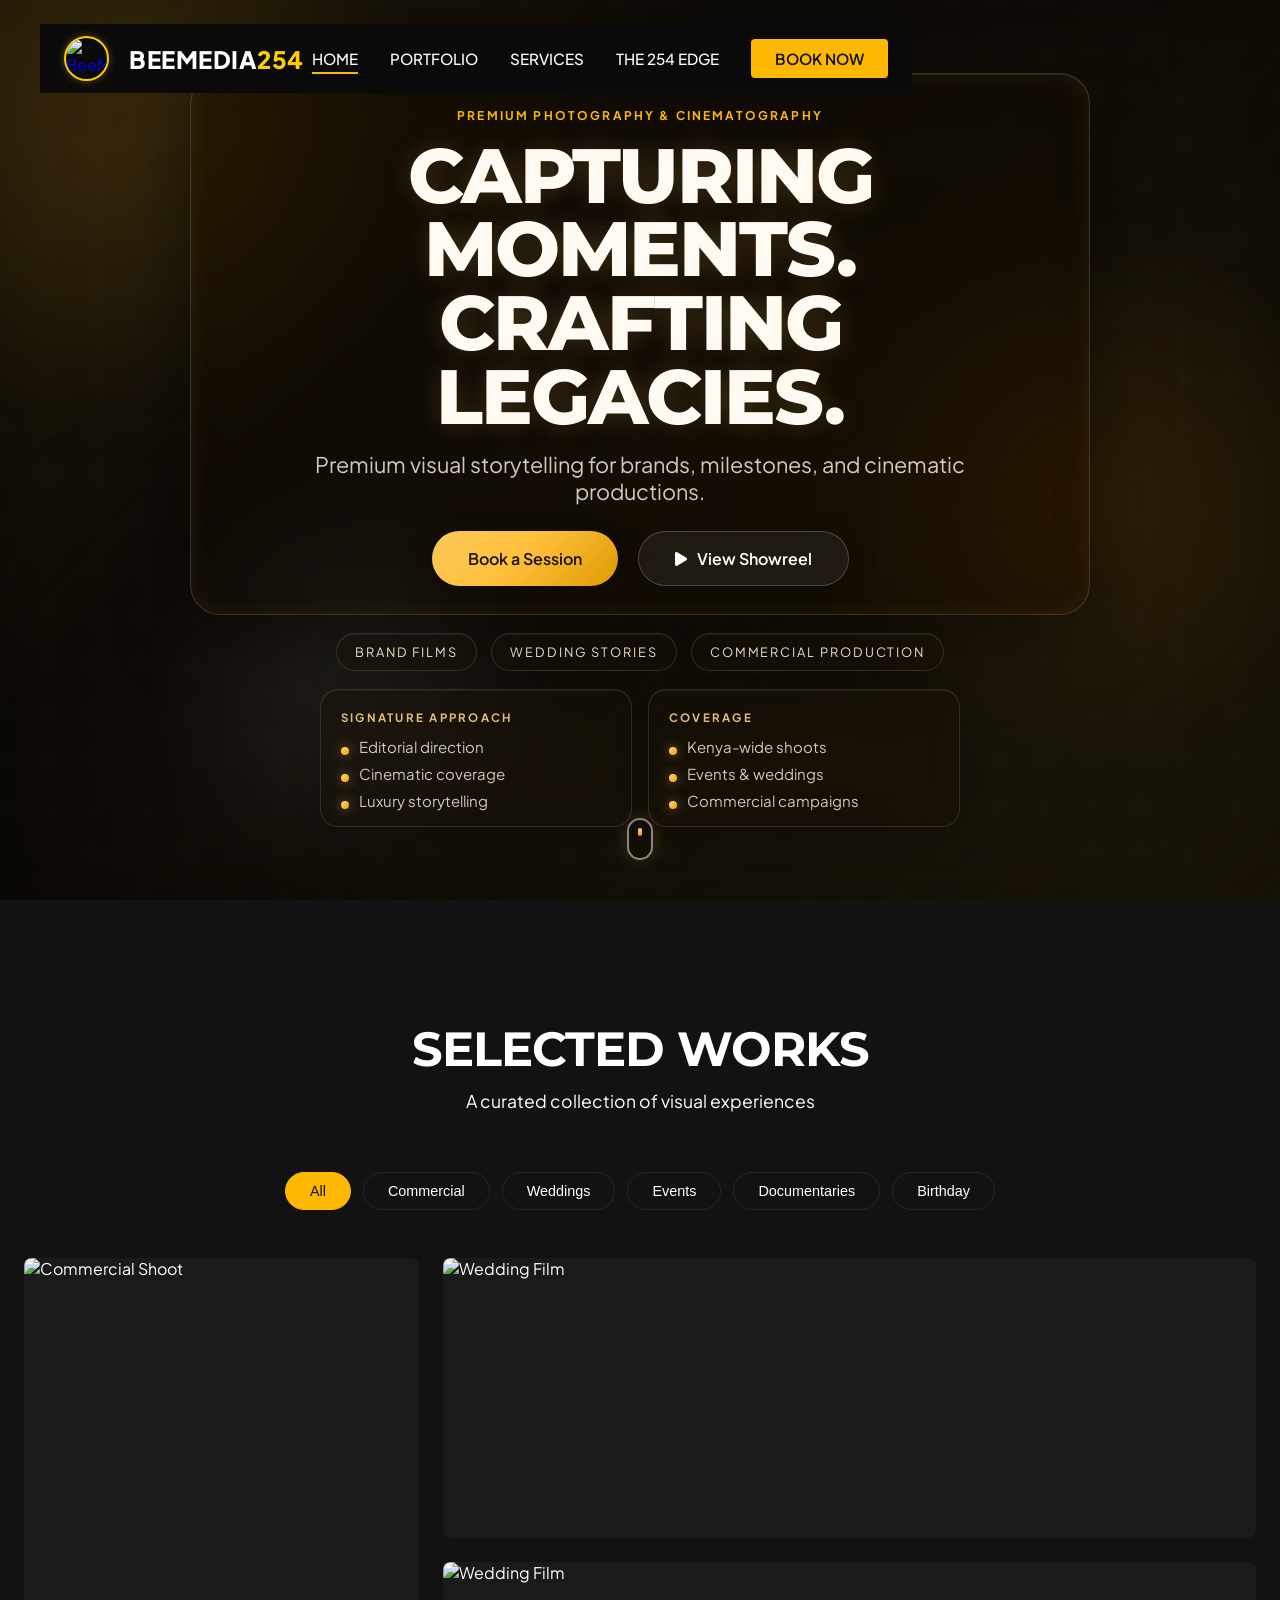
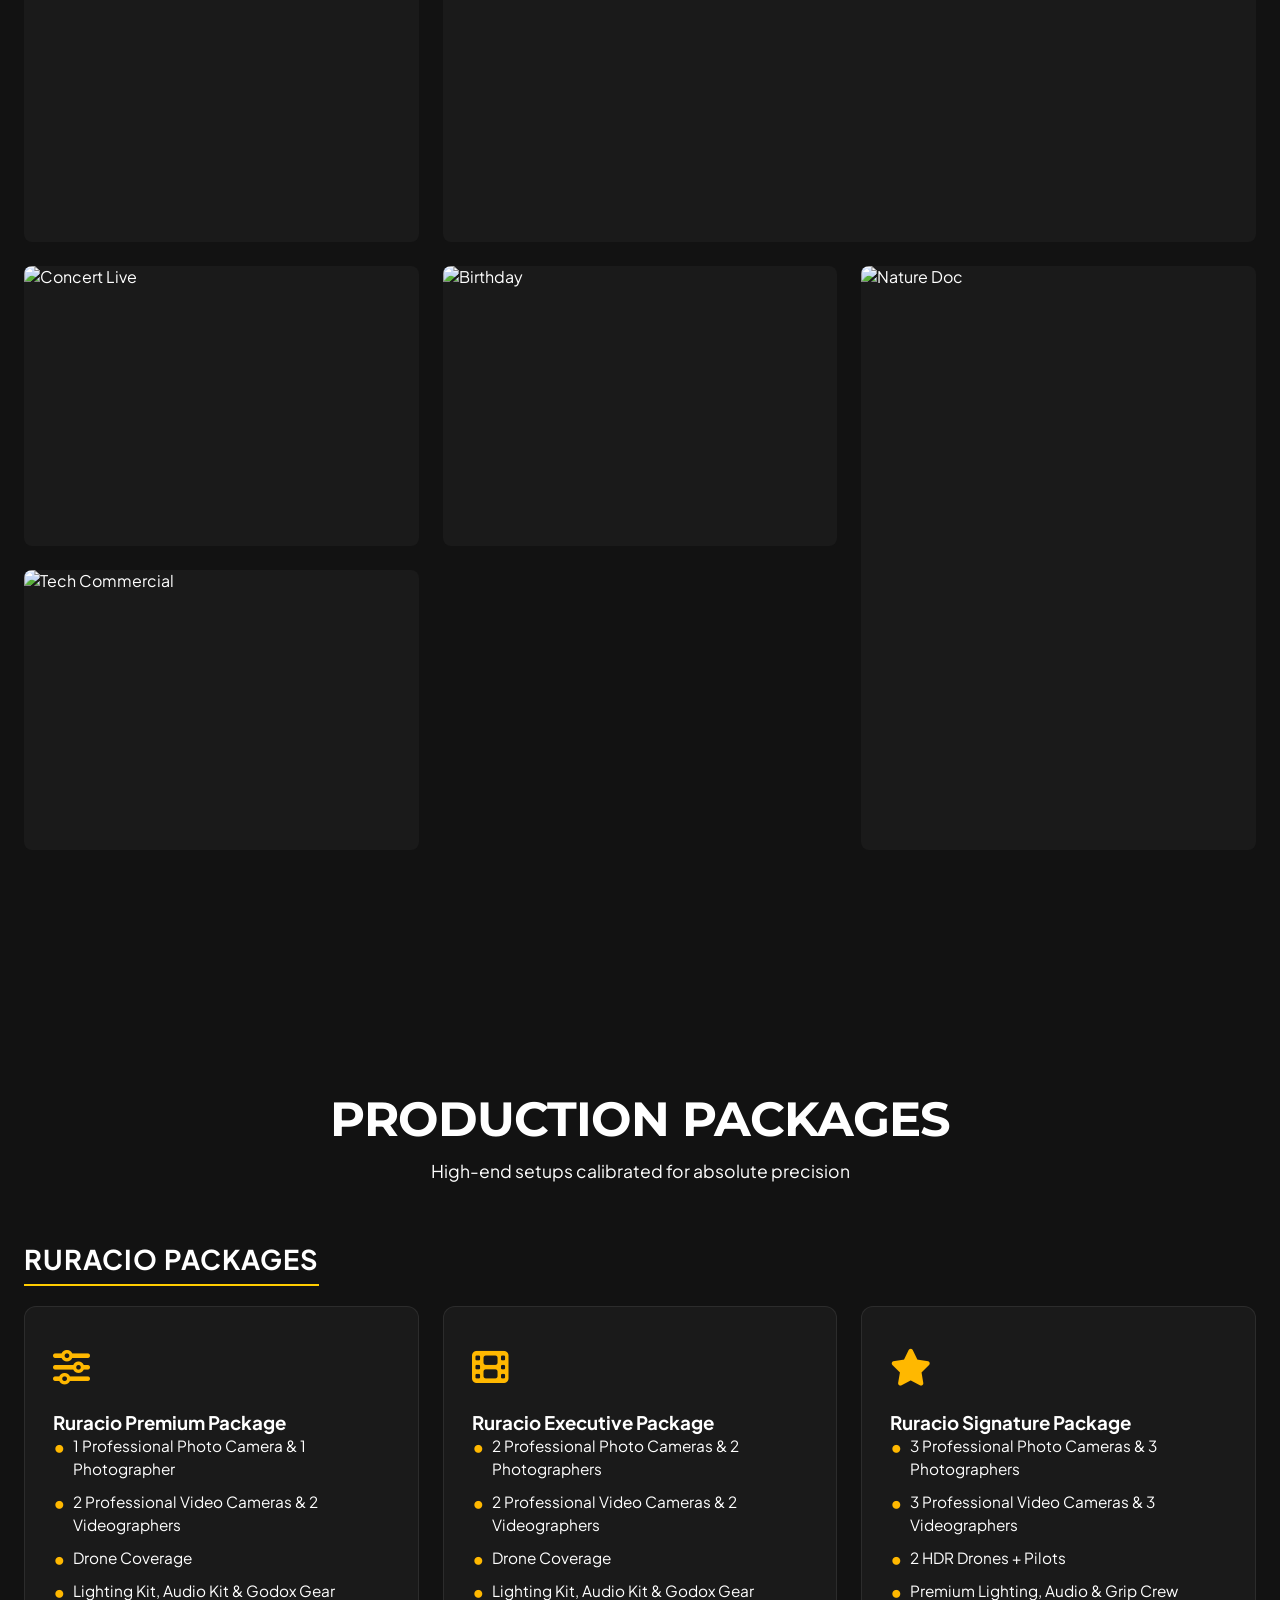
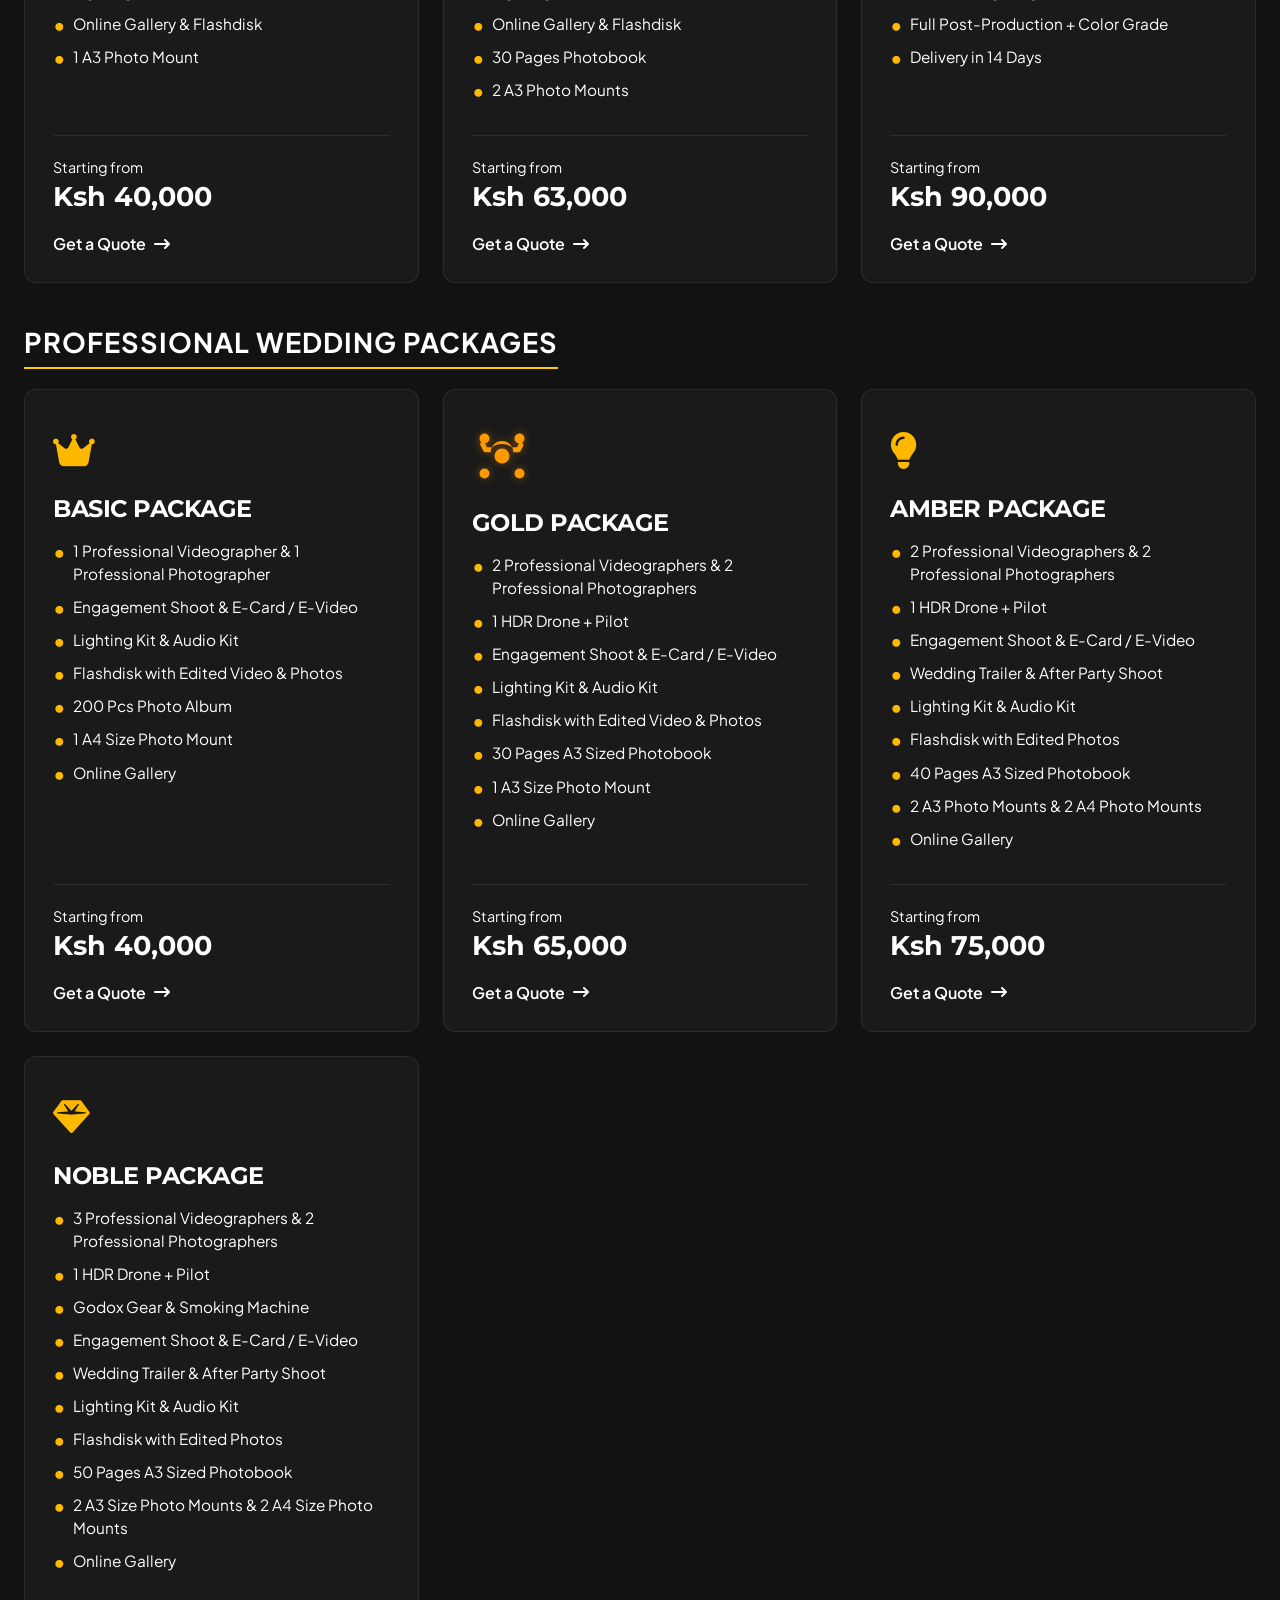
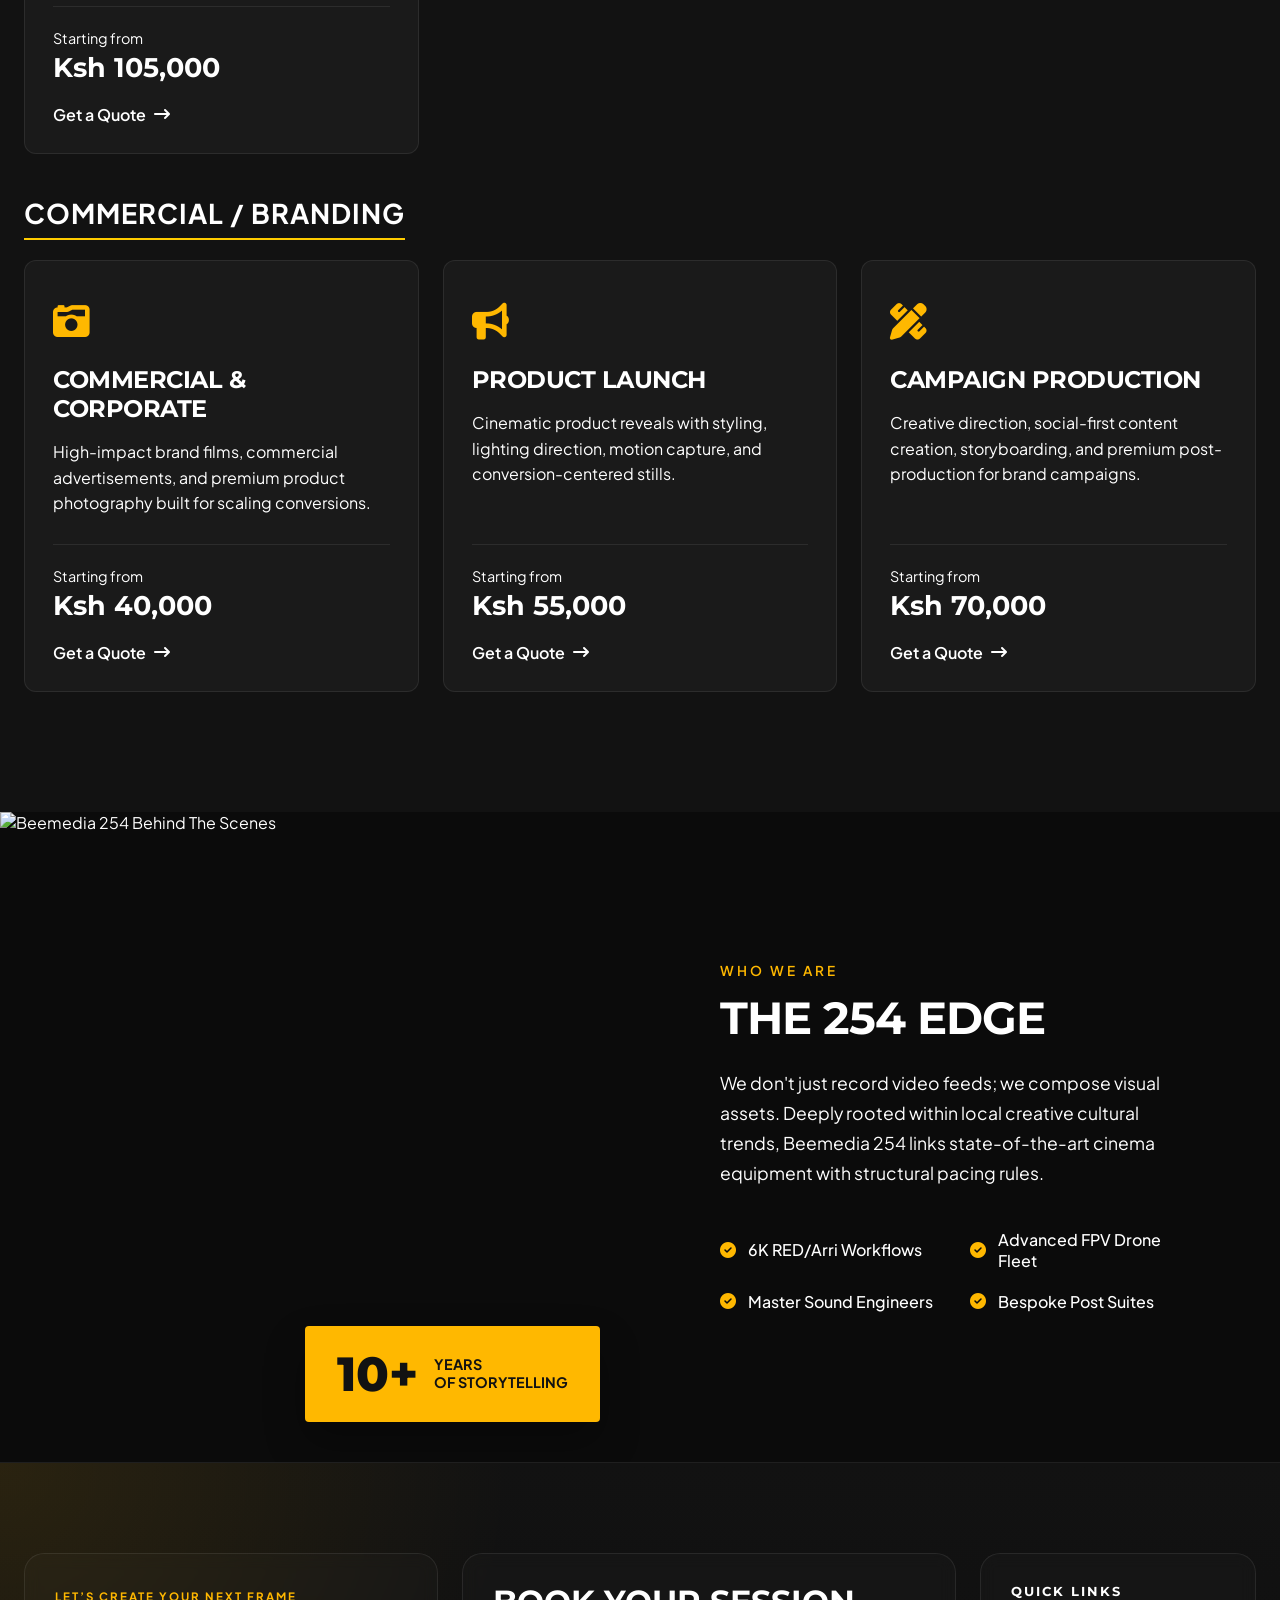
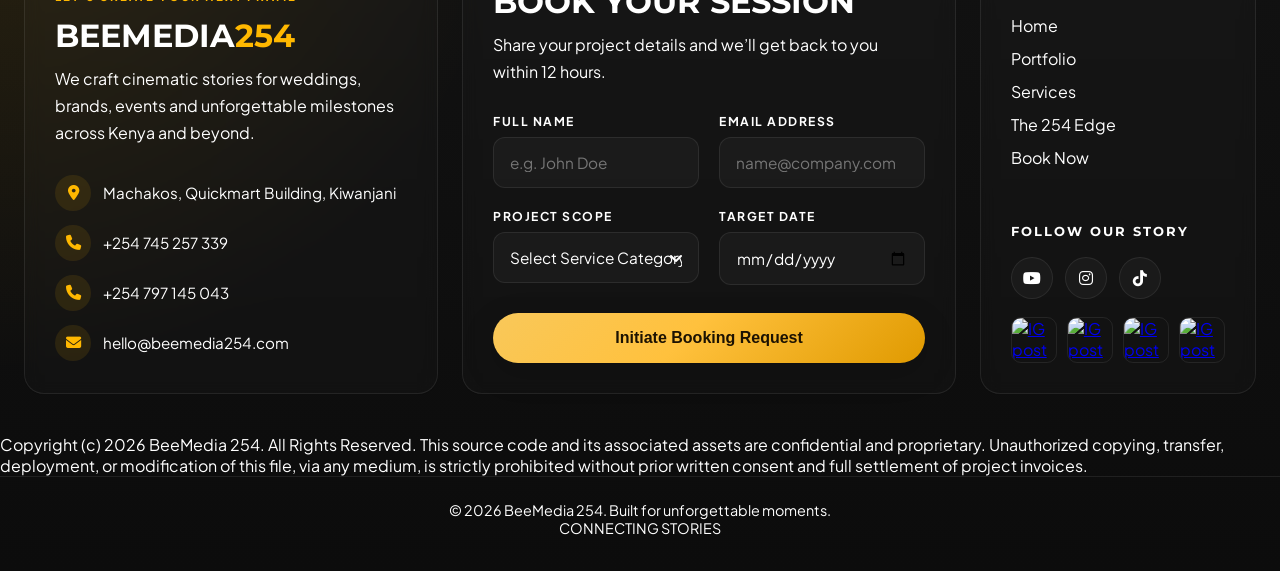
==== commit 0dfbe182: "Add files via upload" ====
--- a/index.html
+++ b/index.html
@@ -529,7 +529,7 @@
       </div>
     </div>
     <!-- Copyright (c) 2026 BeeMedia 254. All Rights Reserved. Proprietary & Confidential. -->
-     Copyright (c) 2026 BeeMedia 254 / [Your Name/Studio Name]. All Rights Reserved.
+     Copyright (c) 2026 BeeMedia 254. All Rights Reserved.
 
 This source code and its associated assets are confidential and proprietary. 
 Unauthorized copying, transfer, deployment, or modification of this file, 
